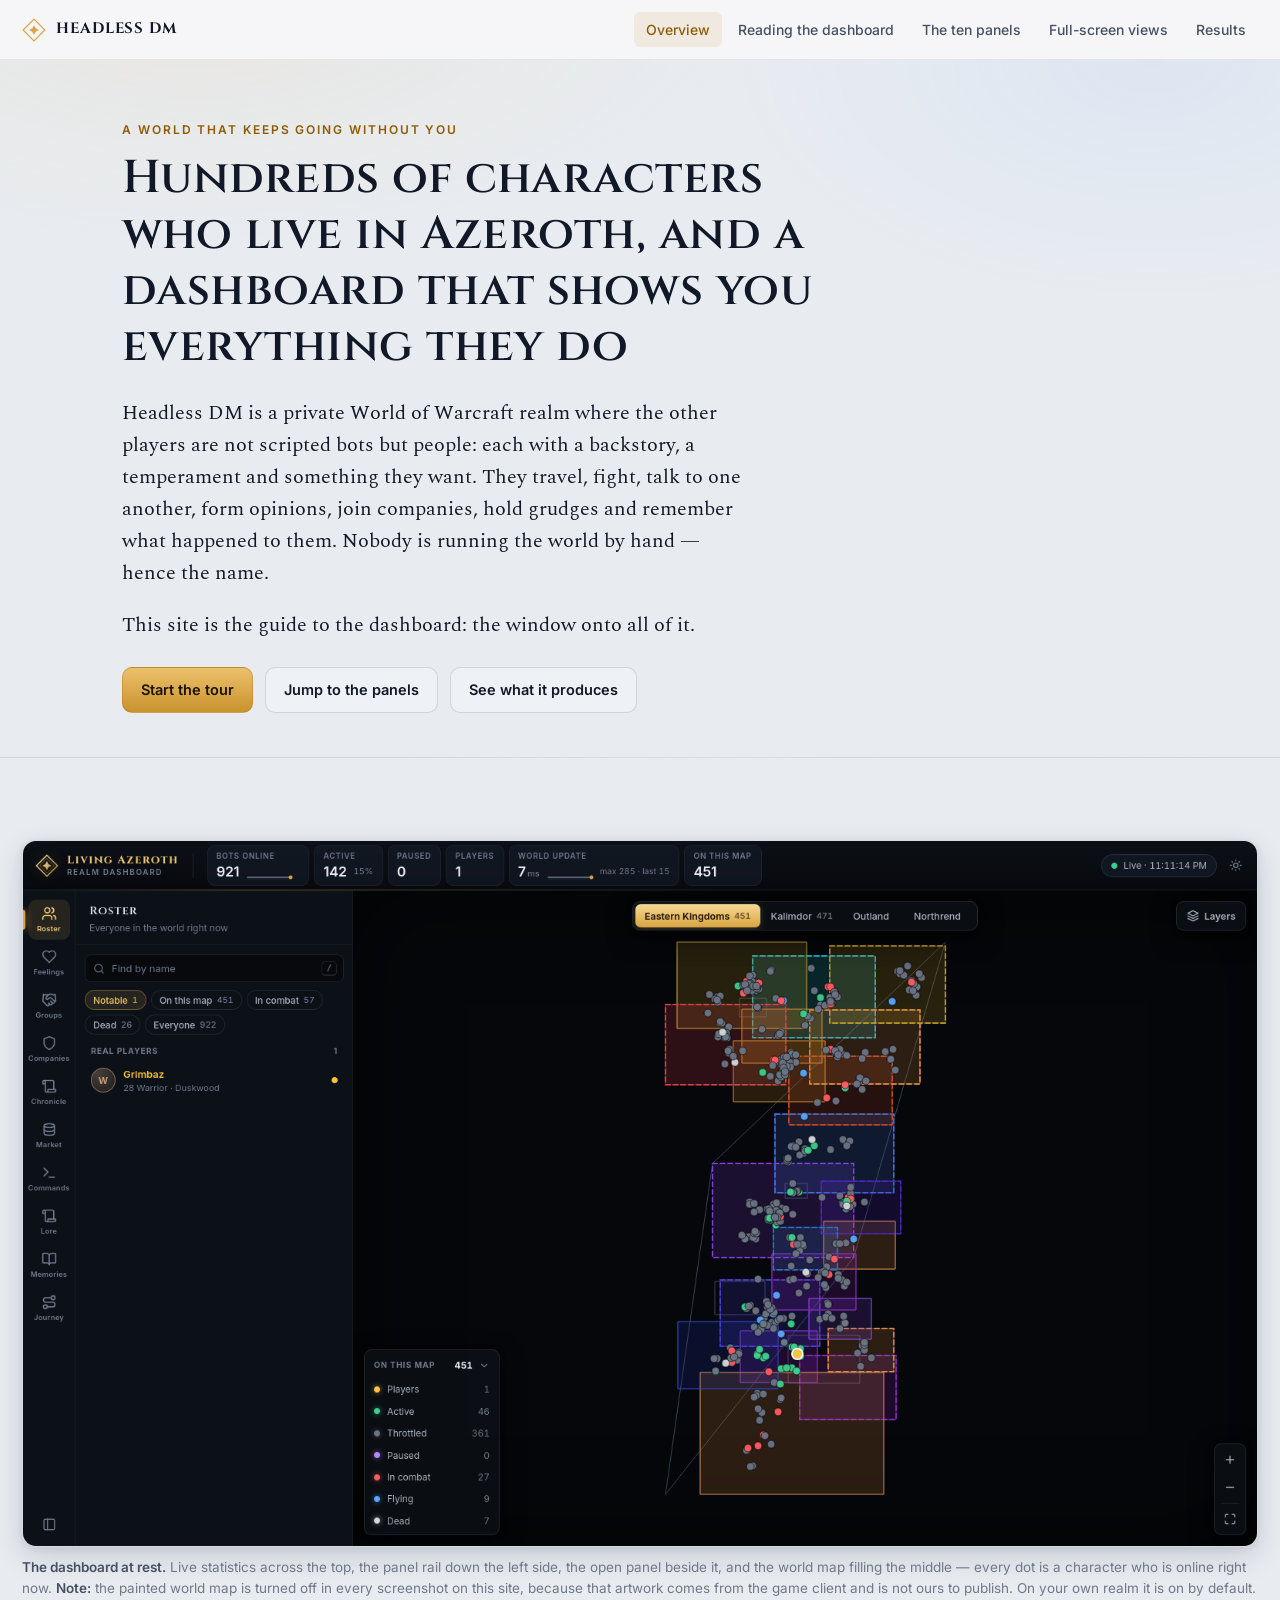
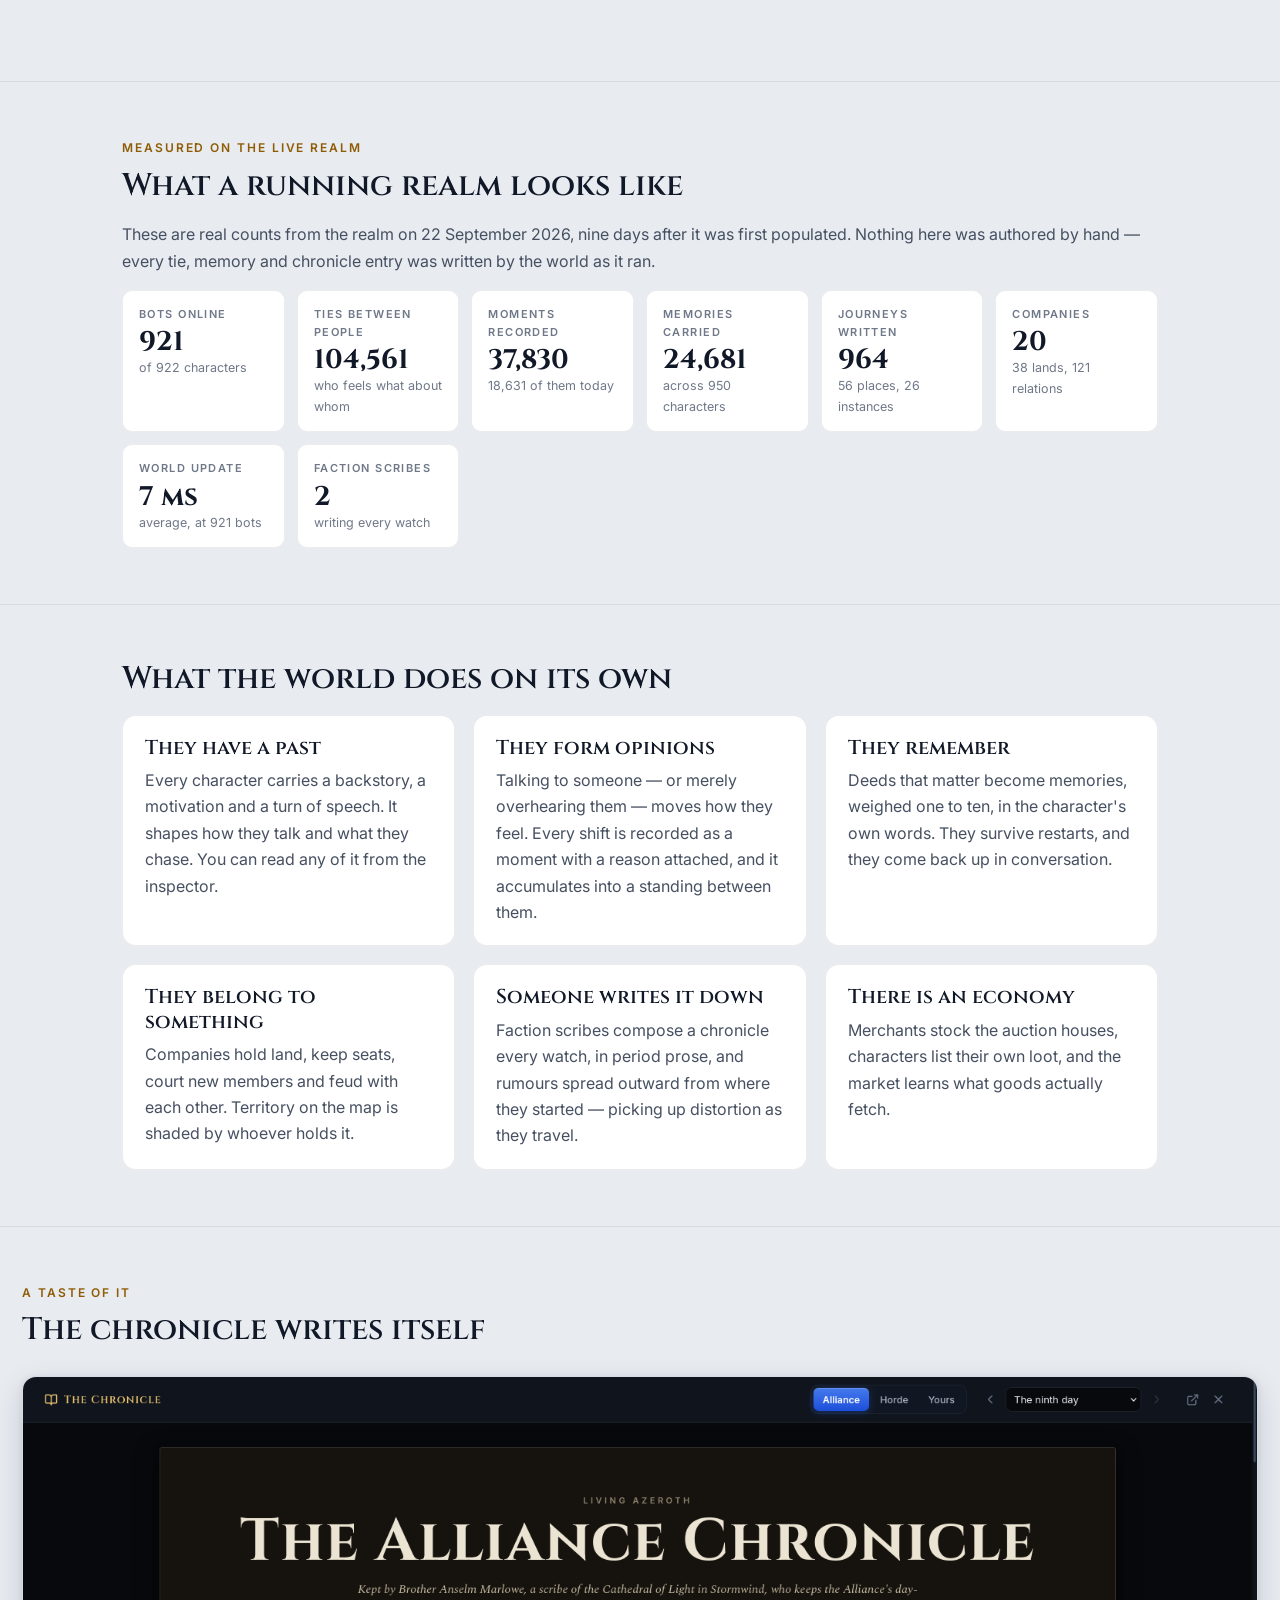
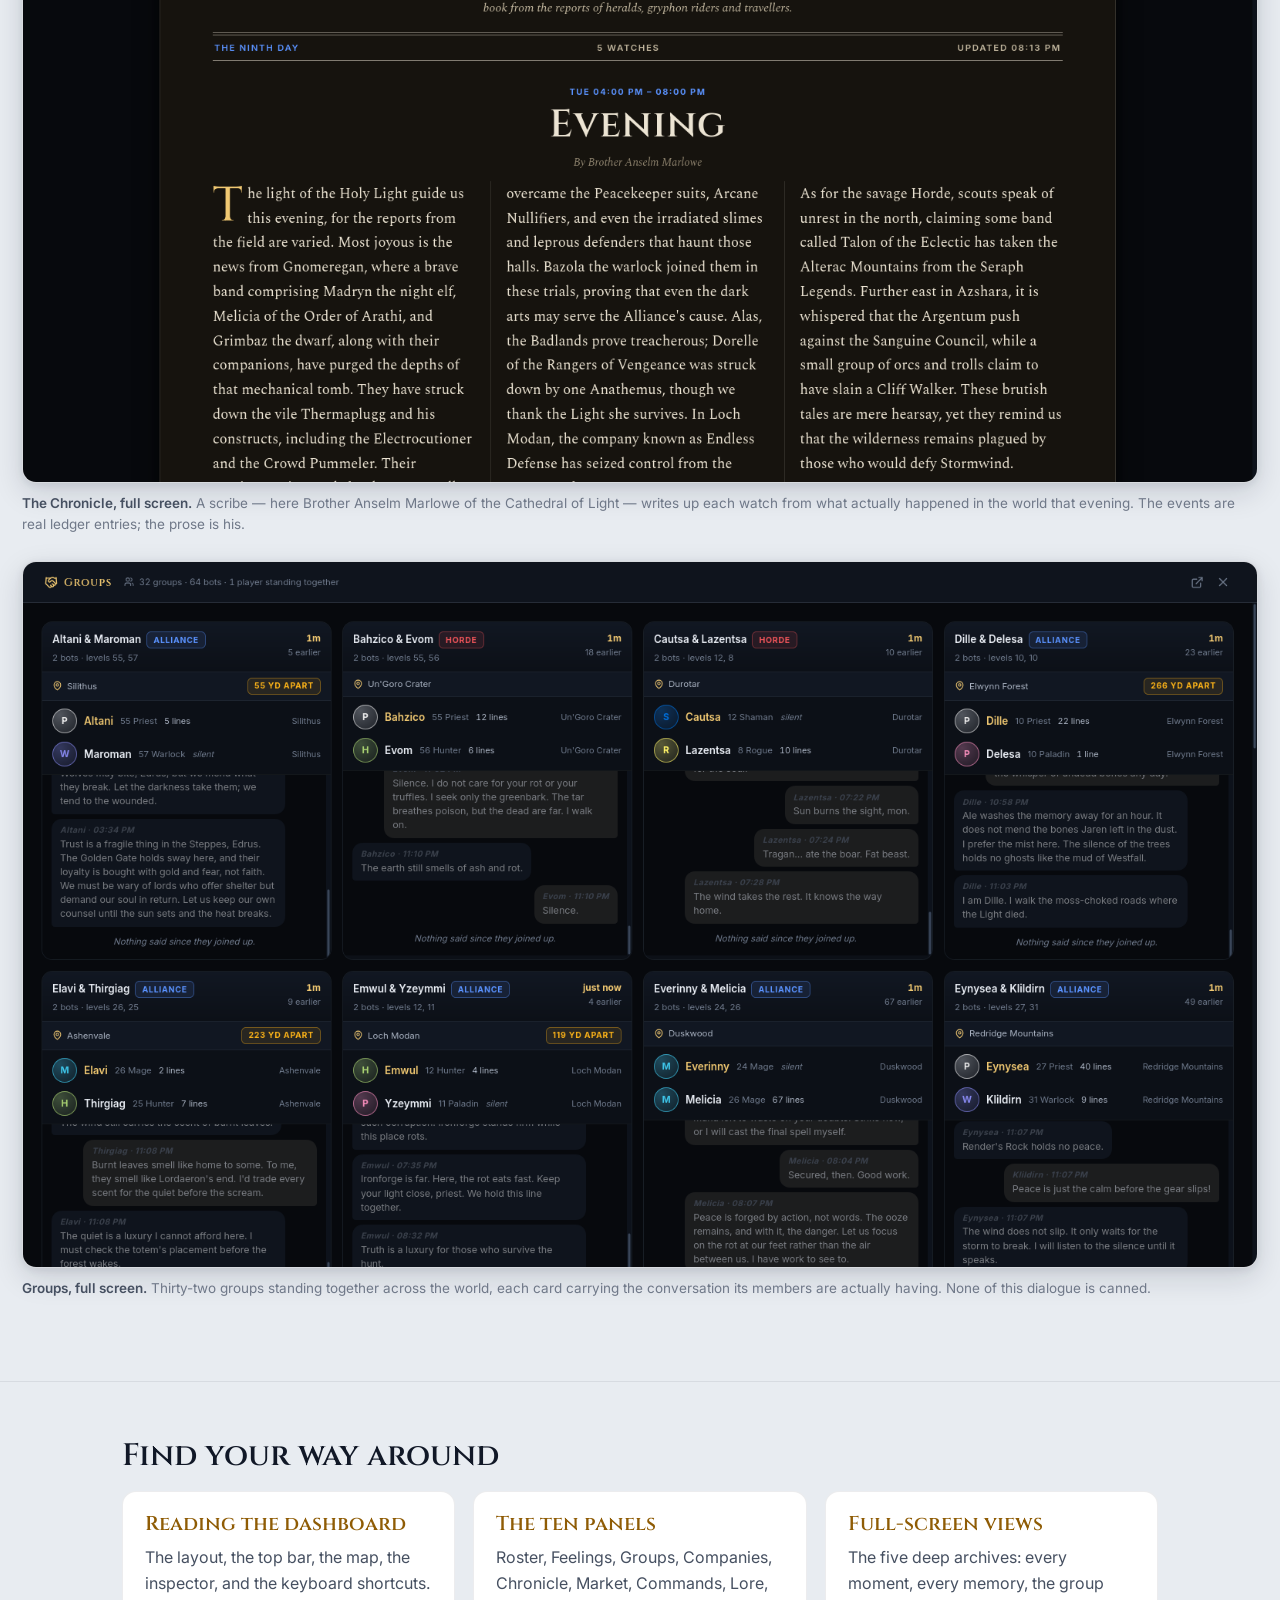
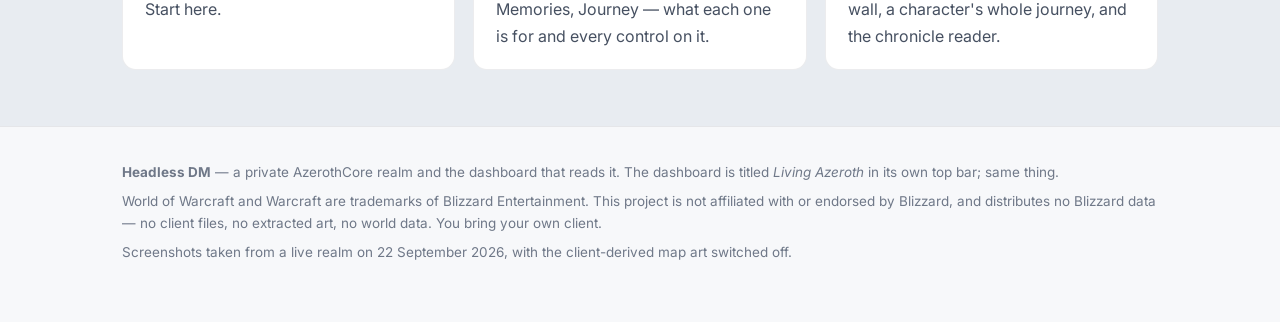
==== index.html @ 5a41db03 "The project site: a guide to reading the realm A self-contained static site for GitHub Pages documen" ====
<!doctype html>
<html lang="en">
<head>
<meta charset="utf-8">
<meta name="viewport" content="width=device-width, initial-scale=1">
<title>Headless DM</title>
<meta name="description" content="A private Azeroth where hundreds of playerbots are voiced by language models as people who live there — and the dashboard that lets you read everything they do.">
<link rel="icon" href="data:image/svg+xml,%3Csvg xmlns='http://www.w3.org/2000/svg' viewBox='0 0 32 32'%3E%3Cpath d='M16 1.5 30.5 16 16 30.5 1.5 16Z' fill='none' stroke='%23d9a441' stroke-width='2'/%3E%3Cpath d='M16 9.5 18.2 13.8 22.5 16 18.2 18.2 16 22.5 13.8 18.2 9.5 16 13.8 13.8Z' fill='%23d9a441'/%3E%3C/svg%3E">
<link rel="preconnect" href="https://fonts.googleapis.com">
<link rel="preconnect" href="https://fonts.gstatic.com" crossorigin>
<link rel="stylesheet" href="https://fonts.googleapis.com/css2?family=Cinzel:wght@500;600;700&family=Inter:wght@400;500;600;700&family=Spectral:ital,wght@0,400;0,500;1,400&display=swap">
<link rel="stylesheet" href="css/site.css">
</head>
<body>

<nav class="nav">
  <a class="nav-brand" href="index.html">
    <svg width="24" height="24" viewBox="0 0 32 32" aria-hidden="true">
      <path d="M16 1.5 30.5 16 16 30.5 1.5 16Z" fill="none" stroke="#d9a441" stroke-width="1.6"/>
      <path d="M16 9.5 18.2 13.8 22.5 16 18.2 18.2 16 22.5 13.8 18.2 9.5 16 13.8 13.8Z" fill="#d9a441"/>
    </svg>
    Headless DM
  </a>
  <div class="nav-links">
    <a href="index.html" class="on">Overview</a>
    <a href="dashboard.html">Reading the dashboard</a>
    <a href="panels.html">The ten panels</a>
    <a href="views.html">Full-screen views</a>
    <a href="results.html">Results</a>
  </div>
</nav>

<header class="hero">
  <div class="wrap">
    <div class="eyebrow">A world that keeps going without you</div>
    <h1>Hundreds of characters who live in Azeroth, and a dashboard that shows you everything they do</h1>
    <p class="lead">Headless DM is a private World of Warcraft realm where the other players are not scripted bots
    but people: each with a backstory, a temperament and something they want. They travel, fight, talk to one
    another, form opinions, join companies, hold grudges and remember what happened to them. Nobody is running
    the world by hand — hence the name.</p>
    <p class="lead">This site is the guide to the dashboard: the window onto all of it.</p>
    <div class="cta-row">
      <a class="btn btn-primary" href="dashboard.html">Start the tour</a>
      <a class="btn" href="panels.html">Jump to the panels</a>
      <a class="btn" href="results.html">See what it produces</a>
    </div>
  </div>
</header>

<section>
  <div class="wrap-wide">
    <figure>
      <img src="img/overview.png" alt="The dashboard: a top bar of live statistics, an icon rail on the left, the Roster panel, and a map of Eastern Kingdoms covered in coloured character markers.">
      <figcaption><b>The dashboard at rest.</b> Live statistics across the top, the panel rail down the left side,
      the open panel beside it, and the world map filling the middle — every dot is a character who is online right
      now. <b>Note:</b> the painted world map is turned off in every screenshot on this site, because that artwork
      comes from the game client and is not ours to publish. On your own realm it is on by default.</figcaption>
    </figure>
  </div>
</section>

<section>
  <div class="wrap">
    <div class="eyebrow">Measured on the live realm</div>
    <h2>What a running realm looks like</h2>
    <p>These are real counts from the realm on 22 September 2026, nine days after it was first populated.
    Nothing here was authored by hand — every tie, memory and chronicle entry was written by the world as it ran.</p>
    <div class="tiles">
      <div class="tile"><div class="tile-label">Bots online</div><div class="tile-value">921</div><div class="tile-sub">of 922 characters</div></div>
      <div class="tile"><div class="tile-label">Ties between people</div><div class="tile-value">104,561</div><div class="tile-sub">who feels what about whom</div></div>
      <div class="tile"><div class="tile-label">Moments recorded</div><div class="tile-value">37,830</div><div class="tile-sub">18,631 of them today</div></div>
      <div class="tile"><div class="tile-label">Memories carried</div><div class="tile-value">24,681</div><div class="tile-sub">across 950 characters</div></div>
      <div class="tile"><div class="tile-label">Journeys written</div><div class="tile-value">964</div><div class="tile-sub">56 places, 26 instances</div></div>
      <div class="tile"><div class="tile-label">Companies</div><div class="tile-value">20</div><div class="tile-sub">38 lands, 121 relations</div></div>
      <div class="tile"><div class="tile-label">World update</div><div class="tile-value">7 ms</div><div class="tile-sub">average, at 921 bots</div></div>
      <div class="tile"><div class="tile-label">Faction scribes</div><div class="tile-value">2</div><div class="tile-sub">writing every watch</div></div>
    </div>
  </div>
</section>

<section>
  <div class="wrap">
    <h2>What the world does on its own</h2>
    <div class="grid grid-2">
      <div class="card">
        <h3>They have a past</h3>
        <p>Every character carries a backstory, a motivation and a turn of speech. It shapes how they talk and
        what they chase. You can read any of it from the inspector.</p>
      </div>
      <div class="card">
        <h3>They form opinions</h3>
        <p>Talking to someone — or merely overhearing them — moves how they feel. Every shift is recorded as a
        moment with a reason attached, and it accumulates into a standing between them.</p>
      </div>
      <div class="card">
        <h3>They remember</h3>
        <p>Deeds that matter become memories, weighed one to ten, in the character's own words. They survive
        restarts, and they come back up in conversation.</p>
      </div>
      <div class="card">
        <h3>They belong to something</h3>
        <p>Companies hold land, keep seats, court new members and feud with each other. Territory on the map is
        shaded by whoever holds it.</p>
      </div>
      <div class="card">
        <h3>Someone writes it down</h3>
        <p>Faction scribes compose a chronicle every watch, in period prose, and rumours spread outward from where
        they started — picking up distortion as they travel.</p>
      </div>
      <div class="card">
        <h3>There is an economy</h3>
        <p>Merchants stock the auction houses, characters list their own loot, and the market learns what goods
        actually fetch.</p>
      </div>
    </div>
  </div>
</section>

<section>
  <div class="wrap-wide">
    <div class="eyebrow">A taste of it</div>
    <h2>The chronicle writes itself</h2>
    <figure>
      <img src="img/full-chronicle.png" alt="The Chronicle reader laid out as a newspaper broadsheet: masthead reading The Alliance Chronicle, a byline, and three columns of prose about events in Gnomeregan, the Badlands and Loch Modan.">
      <figcaption><b>The Chronicle, full screen.</b> A scribe — here Brother Anselm Marlowe of the Cathedral of
      Light — writes up each watch from what actually happened in the world that evening. The events are real
      ledger entries; the prose is his.</figcaption>
    </figure>
    <figure>
      <img src="img/full-groups.png" alt="A grid of group cards, each listing two characters, their level and class, where they are standing, and a transcript of their party chat.">
      <figcaption><b>Groups, full screen.</b> Thirty-two groups standing together across the world, each card
      carrying the conversation its members are actually having. None of this dialogue is canned.</figcaption>
    </figure>
  </div>
</section>

<section>
  <div class="wrap">
    <h2>Find your way around</h2>
    <div class="grid grid-3">
      <a class="card card-link" href="dashboard.html">
        <h3>Reading the dashboard</h3>
        <p>The layout, the top bar, the map, the inspector, and the keyboard shortcuts. Start here.</p>
      </a>
      <a class="card card-link" href="panels.html">
        <h3>The ten panels</h3>
        <p>Roster, Feelings, Groups, Companies, Chronicle, Market, Commands, Lore, Memories, Journey — what each
        one is for and every control on it.</p>
      </a>
      <a class="card card-link" href="views.html">
        <h3>Full-screen views</h3>
        <p>The five deep archives: every moment, every memory, the group wall, a character's whole journey, and
        the chronicle reader.</p>
      </a>
    </div>
  </div>
</section>

<footer>
  <div class="wrap">
    <p><b>Headless DM</b> — a private AzerothCore realm and the dashboard that reads it. The dashboard is titled
    <i>Living Azeroth</i> in its own top bar; same thing.</p>
    <p>World of Warcraft and Warcraft are trademarks of Blizzard Entertainment. This project is not affiliated with
    or endorsed by Blizzard, and distributes no Blizzard data — no client files, no extracted art, no world data.
    You bring your own client.</p>
    <p class="muted">Screenshots taken from a live realm on 22 September 2026, with the client-derived map art
    switched off.</p>
  </div>
</footer>

</body>
</html>
---- css/site.css ----
/* Headless DM — project site.
   The palette, type and shapes follow the dashboard's own tokens.css so the guide and the
   thing it documents look like one system. Dark is the default; light follows the reader. */

:root {
  color-scheme: dark;

  --bg-0: #07090d;
  --bg-1: #0c1017;
  --bg-2: #111722;
  --bg-3: #18202d;
  --bg-4: #232d3d;

  --line: rgba(160, 174, 192, .09);
  --line-2: rgba(160, 174, 192, .16);
  --line-3: rgba(160, 174, 192, .28);

  --ink: #e9edf4;
  --ink-2: #aab3c2;
  --ink-3: #6f7a8c;

  --gold: #d9a441;
  --gold-hi: #f6d992;
  --gold-text: #f0c872;
  --gold-ink: #1b1306;
  --gold-wash: rgba(232, 184, 90, .12);
  --gold-line: rgba(232, 184, 90, .38);

  --warm: #3ecf8e;
  --cold: #ff6b6b;
  --warn: #fab219;
  --alliance: #5b93ff;
  --horde: #f0555a;

  --shadow-1: 0 1px 2px rgba(0, 0, 0, .4);
  --shadow-2: 0 10px 30px rgba(0, 0, 0, .5), 0 2px 8px rgba(0, 0, 0, .35);
  --radius-s: 6px;
  --radius: 10px;
  --radius-l: 14px;

  --font-ui: "Inter", system-ui, -apple-system, "Segoe UI", sans-serif;
  --font-display: "Cinzel", "Trajan Pro", Georgia, serif;
  --font-prose: "Spectral", Georgia, "Times New Roman", serif;
  --font-mono: ui-monospace, "SFMono-Regular", "JetBrains Mono", Menlo, monospace;

  --wrap: 1080px;
}

@media (prefers-color-scheme: light) {
  :root:not([data-theme="dark"]) {
    color-scheme: light;
    --bg-0: #e8ecf1;
    --bg-1: #f7f8fa;
    --bg-2: #ffffff;
    --bg-3: #eef1f5;
    --bg-4: #dce2ea;
    --line: rgba(15, 23, 42, .08);
    --line-2: rgba(15, 23, 42, .13);
    --line-3: rgba(15, 23, 42, .22);
    --ink: #111827;
    --ink-2: #465061;
    --ink-3: #6f7888;
    --gold: #c9922e;
    --gold-hi: #ecc16b;
    --gold-text: #8f5c05;
    --gold-wash: rgba(201, 146, 46, .13);
    --gold-line: rgba(176, 124, 30, .45);
    --warm: #0f8456;
    --cold: #cf3038;
    --warn: #b77900;
    --alliance: #2563eb;
    --horde: #c02a33;
    --shadow-1: 0 1px 2px rgba(15, 23, 42, .08);
    --shadow-2: 0 10px 30px rgba(15, 23, 42, .14), 0 2px 8px rgba(15, 23, 42, .08);
  }
}

* { box-sizing: border-box; }

html { scroll-behavior: smooth; scroll-padding-top: 84px; }

body {
  margin: 0;
  background: var(--bg-0);
  color: var(--ink);
  font-family: var(--font-ui);
  font-size: 16px;
  line-height: 1.65;
  -webkit-font-smoothing: antialiased;
}

img { max-width: 100%; }

a { color: var(--gold-text); text-decoration-color: var(--gold-line); text-underline-offset: 2px; }
a:hover { color: var(--gold-hi); }

code, kbd {
  font-family: var(--font-mono);
  font-size: .88em;
}
code {
  background: var(--bg-3);
  border: 1px solid var(--line);
  border-radius: var(--radius-s);
  padding: .12em .42em;
  color: var(--ink);
}
kbd {
  background: var(--bg-4);
  border: 1px solid var(--line-3);
  border-bottom-width: 2px;
  border-radius: var(--radius-s);
  padding: .1em .45em;
  font-size: .82em;
  color: var(--ink);
  white-space: nowrap;
}

/* ---- Top navigation ---- */

.nav {
  position: sticky;
  top: 0;
  z-index: 50;
  display: flex;
  align-items: center;
  gap: 18px;
  flex-wrap: wrap;
  padding: 12px 22px;
  background: color-mix(in srgb, var(--bg-1) 88%, transparent);
  backdrop-filter: blur(12px);
  border-bottom: 1px solid var(--line);
}
.nav-brand {
  display: flex;
  align-items: center;
  gap: 10px;
  font-family: var(--font-display);
  font-weight: 700;
  letter-spacing: .06em;
  text-transform: uppercase;
  font-size: 15px;
  color: var(--ink);
  text-decoration: none;
}
.nav-brand:hover { color: var(--gold-hi); }
.nav-links { display: flex; gap: 4px; flex-wrap: wrap; margin-left: auto; }
.nav-links a {
  padding: 6px 12px;
  border-radius: var(--radius-s);
  font-size: 14px;
  font-weight: 500;
  color: var(--ink-2);
  text-decoration: none;
}
.nav-links a:hover { background: var(--bg-3); color: var(--ink); }
.nav-links a.on { background: var(--gold-wash); color: var(--gold-text); }

/* ---- Layout ---- */

.wrap { max-width: var(--wrap); margin: 0 auto; padding-inline: 22px; }
.wrap-wide { max-width: 1320px; margin: 0 auto; padding-inline: 22px; }

section { padding-block: 56px; }
section + section { border-top: 1px solid var(--line); }

h1, h2, h3, h4 { font-family: var(--font-display); font-weight: 600; line-height: 1.22; margin: 0 0 .5em; }
h1 { font-size: clamp(30px, 5vw, 46px); letter-spacing: .01em; }
h2 { font-size: clamp(23px, 3.4vw, 31px); }
h3 { font-size: 20px; }
h4 { font-size: 16px; font-family: var(--font-ui); font-weight: 600; }

p { margin: 0 0 1em; color: var(--ink-2); }
p.lead {
  font-family: var(--font-prose);
  font-size: clamp(17px, 2.1vw, 20px);
  line-height: 1.6;
  color: var(--ink);
}

.eyebrow {
  font-size: 12px;
  font-weight: 600;
  letter-spacing: .16em;
  text-transform: uppercase;
  color: var(--gold-text);
  margin-bottom: 10px;
}

.muted { color: var(--ink-3); }

/* ---- Hero ---- */

.hero {
  padding-block: 60px 44px;
  background:
    radial-gradient(900px 420px at 15% -10%, rgba(232, 184, 90, .10), transparent 65%),
    radial-gradient(700px 400px at 90% 0%, rgba(91, 147, 255, .07), transparent 60%);
  border-bottom: 1px solid var(--line);
}
.hero h1 { max-width: 26ch; }
.hero .lead { max-width: 62ch; }

.cta-row { display: flex; gap: 12px; flex-wrap: wrap; margin-top: 26px; }
.btn {
  display: inline-flex;
  align-items: center;
  gap: 8px;
  padding: 10px 18px;
  border-radius: var(--radius);
  border: 1px solid var(--line-2);
  background: var(--bg-3);
  color: var(--ink);
  font-weight: 600;
  font-size: 14.5px;
  text-decoration: none;
}
.btn:hover { border-color: var(--line-3); background: var(--bg-4); color: var(--ink); }
.btn-primary {
  background: linear-gradient(180deg, var(--gold-hi), var(--gold));
  border-color: var(--gold-line);
  color: var(--gold-ink);
}
.btn-primary:hover { filter: brightness(1.07); color: var(--gold-ink); }

/* ---- Figures ---- */

figure { margin: 26px 0; }
figure img {
  display: block;
  width: 100%;
  border-radius: var(--radius-l);
  border: 1px solid var(--line-2);
  box-shadow: var(--shadow-2);
  background: var(--bg-1);
}
figcaption {
  margin-top: 10px;
  font-size: 13.5px;
  color: var(--ink-3);
  line-height: 1.55;
}
figcaption b { color: var(--ink-2); font-weight: 600; }

/* ---- Cards ---- */

.grid { display: grid; gap: 18px; }
.grid-2 { grid-template-columns: repeat(auto-fit, minmax(290px, 1fr)); }
.grid-3 { grid-template-columns: repeat(auto-fit, minmax(230px, 1fr)); }

.card {
  background: var(--bg-2);
  border: 1px solid var(--line);
  border-radius: var(--radius-l);
  padding: 20px 22px;
}
.card h3 { margin-bottom: .35em; }
.card p:last-child { margin-bottom: 0; }
.card-link { text-decoration: none; display: block; }
.card-link:hover { border-color: var(--gold-line); background: var(--bg-3); }

/* ---- Stat tiles (echo the dashboard top bar) ---- */

.tiles { display: grid; grid-template-columns: repeat(auto-fit, minmax(150px, 1fr)); gap: 12px; }
.tile {
  background: var(--bg-2);
  border: 1px solid var(--line);
  border-radius: var(--radius);
  padding: 14px 16px;
}
.tile-label {
  font-size: 11px;
  font-weight: 600;
  letter-spacing: .13em;
  text-transform: uppercase;
  color: var(--ink-3);
  margin-bottom: 4px;
}
.tile-value {
  font-family: var(--font-display);
  font-size: 27px;
  font-weight: 700;
  color: var(--ink);
  line-height: 1.15;
}
.tile-sub { font-size: 12.5px; color: var(--ink-3); }

/* ---- Panel reference entries ---- */

.entry { scroll-margin-top: 90px; padding-block: 30px; border-top: 1px solid var(--line); }
.entry:first-of-type { border-top: 0; }
.entry-head { display: flex; align-items: baseline; gap: 12px; flex-wrap: wrap; margin-bottom: 4px; }
.entry-head h3 { margin: 0; }
.entry-tip {
  font-family: var(--font-prose);
  font-style: italic;
  color: var(--ink-3);
  font-size: 15px;
}

/* ---- Definition tables ---- */

.table-scroll { overflow-x: auto; margin: 18px 0; }
table {
  width: 100%;
  border-collapse: collapse;
  font-size: 14.5px;
  min-width: 460px;
}
th, td {
  text-align: left;
  padding: 9px 14px 9px 0;
  border-bottom: 1px solid var(--line);
  vertical-align: top;
}
th {
  font-size: 11.5px;
  font-weight: 600;
  letter-spacing: .1em;
  text-transform: uppercase;
  color: var(--ink-3);
}
td { color: var(--ink-2); }
td:first-child { color: var(--ink); font-weight: 500; white-space: nowrap; }
td code, th code { white-space: nowrap; }

/* ---- Callouts ---- */

.note {
  border-left: 3px solid var(--gold);
  background: var(--gold-wash);
  border-radius: 0 var(--radius) var(--radius) 0;
  padding: 14px 18px;
  margin: 22px 0;
  font-size: 14.5px;
}
.note p:last-child { margin-bottom: 0; }
.note b { color: var(--gold-text); }
.note.cold { border-left-color: var(--cold); background: rgba(255, 107, 107, .09); }
.note.cold b { color: var(--cold); }

/* ---- Dots that match the map legend ---- */

.dot {
  display: inline-block;
  width: 9px;
  height: 9px;
  border-radius: 50%;
  margin-right: 7px;
  vertical-align: baseline;
  border: 1px solid rgba(0, 0, 0, .5);
}
.d-players { background: #ffc53d; }
.d-active  { background: #3ecf8e; }
.d-idle    { background: #6b7485; }
.d-paused  { background: #b48cff; }
.d-combat  { background: #ff5c63; }
.d-flight  { background: #5aa7ff; }
.d-dead    { background: #d4d7dd; }

/* ---- On-page contents ---- */

.toc {
  background: var(--bg-2);
  border: 1px solid var(--line);
  border-radius: var(--radius-l);
  padding: 18px 22px;
  margin: 26px 0;
}
.toc h4 {
  font-size: 11.5px;
  letter-spacing: .13em;
  text-transform: uppercase;
  color: var(--ink-3);
  margin-bottom: 10px;
}
.toc ol { margin: 0; padding-left: 20px; columns: 2; column-gap: 34px; }
.toc li { margin-bottom: 5px; font-size: 14.5px; }
@media (max-width: 620px) { .toc ol { columns: 1; } }

/* ---- Steps ---- */

ol.steps { counter-reset: step; list-style: none; padding: 0; margin: 22px 0; }
ol.steps > li {
  counter-increment: step;
  position: relative;
  padding-left: 44px;
  margin-bottom: 18px;
  color: var(--ink-2);
}
ol.steps > li::before {
  content: counter(step);
  position: absolute;
  left: 0;
  top: -1px;
  width: 28px;
  height: 28px;
  display: grid;
  place-items: center;
  border-radius: 50%;
  background: var(--gold-wash);
  border: 1px solid var(--gold-line);
  color: var(--gold-text);
  font-weight: 700;
  font-size: 13.5px;
  font-family: var(--font-ui);
}
ol.steps > li b, ol.steps > li strong { color: var(--ink); }

ul.plain { list-style: none; padding: 0; margin: 18px 0; }
ul.plain > li {
  padding: 8px 0 8px 22px;
  position: relative;
  border-bottom: 1px solid var(--line);
  color: var(--ink-2);
  font-size: 15px;
}
ul.plain > li::before {
  content: "";
  position: absolute;
  left: 4px;
  top: 17px;
  width: 6px;
  height: 6px;
  border-radius: 50%;
  background: var(--gold);
}

/* ---- Footer ---- */

footer {
  border-top: 1px solid var(--line);
  padding: 34px 0 52px;
  font-size: 13.5px;
  color: var(--ink-3);
  background: var(--bg-1);
}
footer p { color: var(--ink-3); margin-bottom: .5em; }

/* ---- Prev / next ---- */

.pager { display: flex; gap: 14px; justify-content: space-between; flex-wrap: wrap; margin-top: 40px; }
.pager a {
  flex: 1 1 240px;
  background: var(--bg-2);
  border: 1px solid var(--line);
  border-radius: var(--radius);
  padding: 14px 18px;
  text-decoration: none;
}
.pager a:hover { border-color: var(--gold-line); background: var(--bg-3); }
.pager .dir {
  display: block;
  font-size: 11px;
  letter-spacing: .13em;
  text-transform: uppercase;
  color: var(--ink-3);
  margin-bottom: 2px;
}
.pager .ttl { color: var(--ink); font-weight: 600; font-size: 15px; }
.pager .next { text-align: right; }
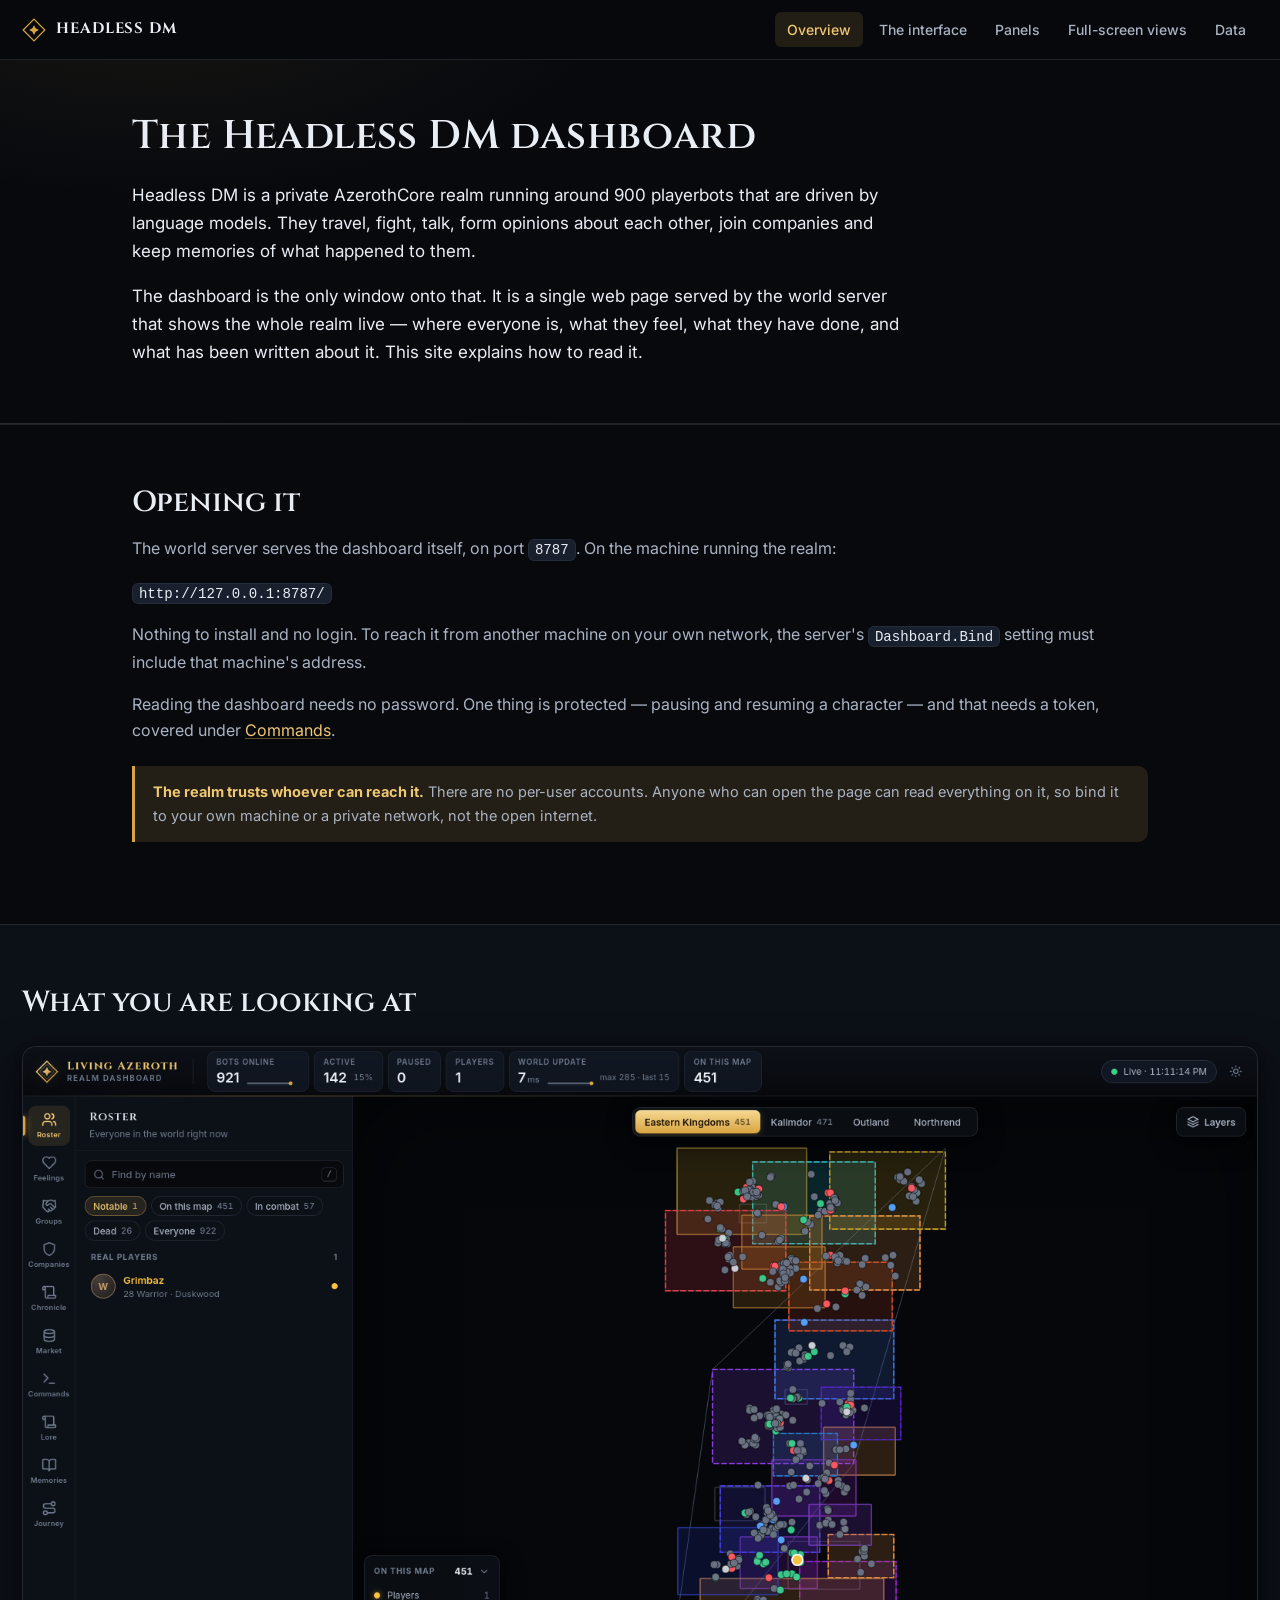
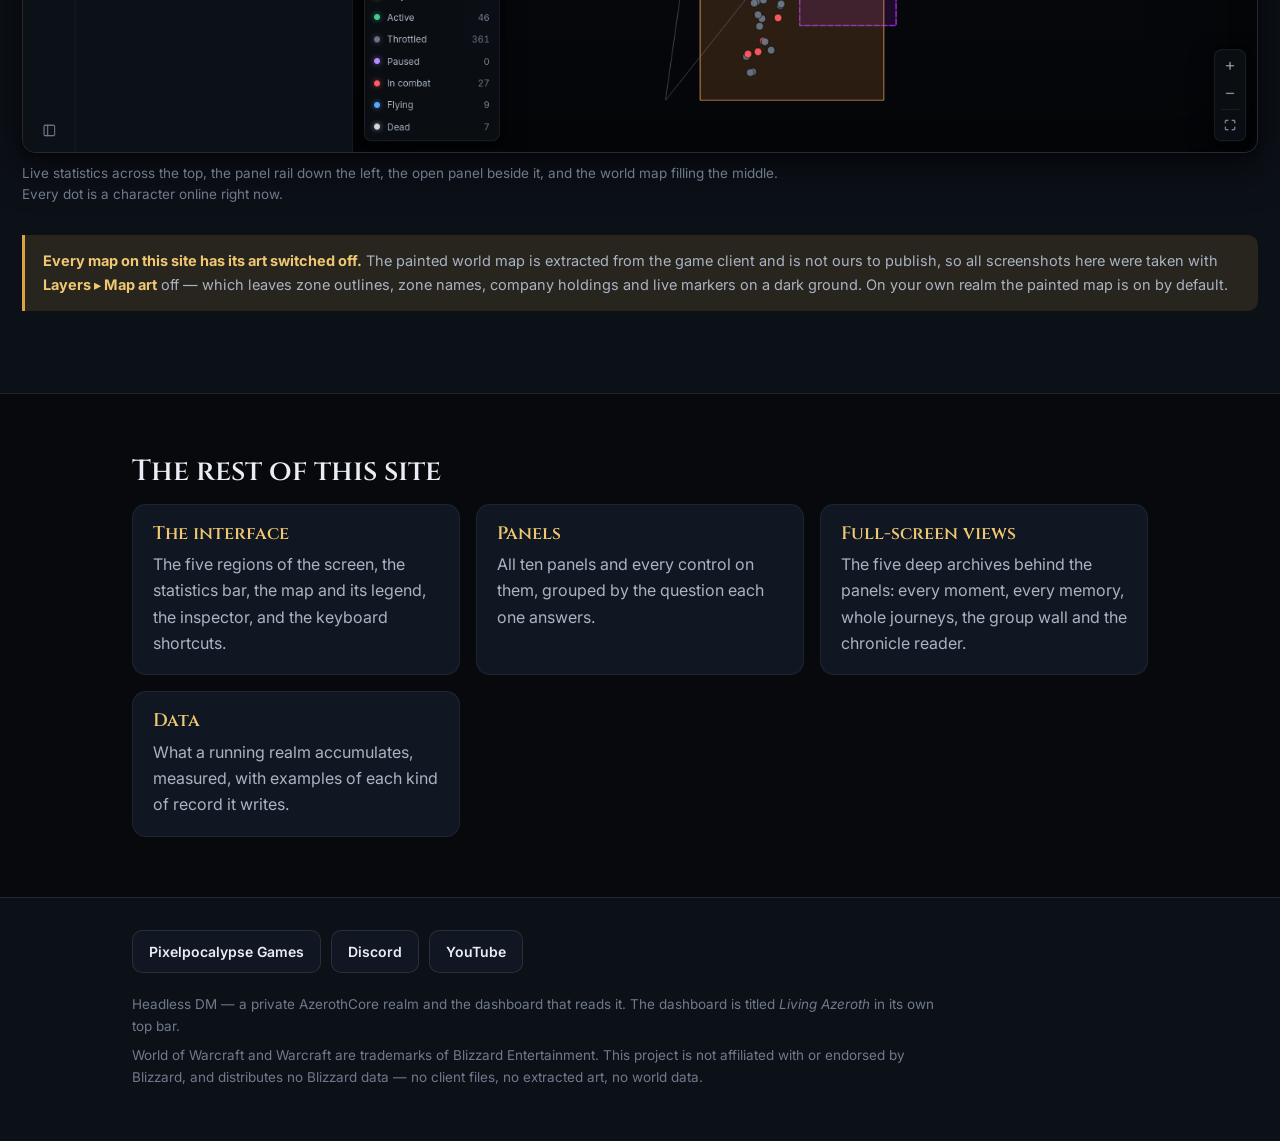
==== commit 44c52879: "Dark only, fluff out, panels regrouped by what they answer Dark is now the only theme: the light pal" ====
--- a/index.html
+++ b/index.html
@@ -4,7 +4,7 @@
 <meta charset="utf-8">
 <meta name="viewport" content="width=device-width, initial-scale=1">
 <title>Headless DM</title>
-<meta name="description" content="A private Azeroth where hundreds of playerbots are voiced by language models as people who live there — and the dashboard that lets you read everything they do.">
+<meta name="description" content="The Headless DM dashboard: what it shows, and how to navigate it.">
 <link rel="icon" href="data:image/svg+xml,%3Csvg xmlns='http://www.w3.org/2000/svg' viewBox='0 0 32 32'%3E%3Cpath d='M16 1.5 30.5 16 16 30.5 1.5 16Z' fill='none' stroke='%23d9a441' stroke-width='2'/%3E%3Cpath d='M16 9.5 18.2 13.8 22.5 16 18.2 18.2 16 22.5 13.8 18.2 9.5 16 13.8 13.8Z' fill='%23d9a441'/%3E%3C/svg%3E">
 <link rel="preconnect" href="https://fonts.googleapis.com">
 <link rel="preconnect" href="https://fonts.gstatic.com" crossorigin>
@@ -23,134 +23,79 @@
   </a>
   <div class="nav-links">
     <a href="index.html" class="on">Overview</a>
-    <a href="dashboard.html">Reading the dashboard</a>
-    <a href="panels.html">The ten panels</a>
+    <a href="dashboard.html">The interface</a>
+    <a href="panels.html">Panels</a>
     <a href="views.html">Full-screen views</a>
-    <a href="results.html">Results</a>
+    <a href="results.html">Data</a>
   </div>
 </nav>
 
 <header class="hero">
   <div class="wrap">
-    <div class="eyebrow">A world that keeps going without you</div>
-    <h1>Hundreds of characters who live in Azeroth, and a dashboard that shows you everything they do</h1>
-    <p class="lead">Headless DM is a private World of Warcraft realm where the other players are not scripted bots
-    but people: each with a backstory, a temperament and something they want. They travel, fight, talk to one
-    another, form opinions, join companies, hold grudges and remember what happened to them. Nobody is running
-    the world by hand — hence the name.</p>
-    <p class="lead">This site is the guide to the dashboard: the window onto all of it.</p>
-    <div class="cta-row">
-      <a class="btn btn-primary" href="dashboard.html">Start the tour</a>
-      <a class="btn" href="panels.html">Jump to the panels</a>
-      <a class="btn" href="results.html">See what it produces</a>
-    </div>
+    <h1>The Headless DM dashboard</h1>
+    <p class="lead">Headless DM is a private AzerothCore realm running around 900 playerbots that are driven by
+    language models. They travel, fight, talk, form opinions about each other, join companies and keep memories
+    of what happened to them.</p>
+    <p class="lead">The dashboard is the only window onto that. It is a single web page served by the world
+    server that shows the whole realm live — where everyone is, what they feel, what they have done, and what
+    has been written about it. This site explains how to read it.</p>
   </div>
 </header>
 
 <section>
-  <div class="wrap-wide">
-    <figure>
-      <img src="img/overview.png" alt="The dashboard: a top bar of live statistics, an icon rail on the left, the Roster panel, and a map of Eastern Kingdoms covered in coloured character markers.">
-      <figcaption><b>The dashboard at rest.</b> Live statistics across the top, the panel rail down the left side,
-      the open panel beside it, and the world map filling the middle — every dot is a character who is online right
-      now. <b>Note:</b> the painted world map is turned off in every screenshot on this site, because that artwork
-      comes from the game client and is not ours to publish. On your own realm it is on by default.</figcaption>
-    </figure>
+  <div class="wrap">
+    <h2>Opening it</h2>
+    <p>The world server serves the dashboard itself, on port <code>8787</code>. On the machine running the realm:</p>
+    <p><code>http://127.0.0.1:8787/</code></p>
+    <p>Nothing to install and no login. To reach it from another machine on your own network, the server's
+    <code>Dashboard.Bind</code> setting must include that machine's address.</p>
+    <p>Reading the dashboard needs no password. One thing is protected — pausing and resuming a character — and
+    that needs a token, covered under <a href="panels.html#commands">Commands</a>.</p>
+    <div class="note">
+      <p><b>The realm trusts whoever can reach it.</b> There are no per-user accounts. Anyone who can open the
+      page can read everything on it, so bind it to your own machine or a private network, not the open internet.</p>
+    </div>
   </div>
 </section>
 
 <section>
-  <div class="wrap">
-    <div class="eyebrow">Measured on the live realm</div>
-    <h2>What a running realm looks like</h2>
-    <p>These are real counts from the realm on 22 September 2026, nine days after it was first populated.
-    Nothing here was authored by hand — every tie, memory and chronicle entry was written by the world as it ran.</p>
-    <div class="tiles">
-      <div class="tile"><div class="tile-label">Bots online</div><div class="tile-value">921</div><div class="tile-sub">of 922 characters</div></div>
-      <div class="tile"><div class="tile-label">Ties between people</div><div class="tile-value">104,561</div><div class="tile-sub">who feels what about whom</div></div>
-      <div class="tile"><div class="tile-label">Moments recorded</div><div class="tile-value">37,830</div><div class="tile-sub">18,631 of them today</div></div>
-      <div class="tile"><div class="tile-label">Memories carried</div><div class="tile-value">24,681</div><div class="tile-sub">across 950 characters</div></div>
-      <div class="tile"><div class="tile-label">Journeys written</div><div class="tile-value">964</div><div class="tile-sub">56 places, 26 instances</div></div>
-      <div class="tile"><div class="tile-label">Companies</div><div class="tile-value">20</div><div class="tile-sub">38 lands, 121 relations</div></div>
-      <div class="tile"><div class="tile-label">World update</div><div class="tile-value">7 ms</div><div class="tile-sub">average, at 921 bots</div></div>
-      <div class="tile"><div class="tile-label">Faction scribes</div><div class="tile-value">2</div><div class="tile-sub">writing every watch</div></div>
+  <div class="wrap-wide">
+    <h2>What you are looking at</h2>
+    <figure>
+      <img src="img/overview.png" alt="The dashboard: a statistics bar across the top, an icon rail on the left, the Roster panel, and a map of Eastern Kingdoms covered in coloured character markers.">
+      <figcaption>Live statistics across the top, the panel rail down the left, the open panel beside it, and the
+      world map filling the middle. Every dot is a character online right now.</figcaption>
+    </figure>
+    <div class="note">
+      <p><b>Every map on this site has its art switched off.</b> The painted world map is extracted from the game
+      client and is not ours to publish, so all screenshots here were taken with <b>Layers ▸ Map art</b> off —
+      which leaves zone outlines, zone names, company holdings and live markers on a dark ground. On your own
+      realm the painted map is on by default.</p>
     </div>
   </div>
 </section>
 
 <section>
   <div class="wrap">
-    <h2>What the world does on its own</h2>
+    <h2>The rest of this site</h2>
     <div class="grid grid-2">
-      <div class="card">
-        <h3>They have a past</h3>
-        <p>Every character carries a backstory, a motivation and a turn of speech. It shapes how they talk and
-        what they chase. You can read any of it from the inspector.</p>
-      </div>
-      <div class="card">
-        <h3>They form opinions</h3>
-        <p>Talking to someone — or merely overhearing them — moves how they feel. Every shift is recorded as a
-        moment with a reason attached, and it accumulates into a standing between them.</p>
-      </div>
-      <div class="card">
-        <h3>They remember</h3>
-        <p>Deeds that matter become memories, weighed one to ten, in the character's own words. They survive
-        restarts, and they come back up in conversation.</p>
-      </div>
-      <div class="card">
-        <h3>They belong to something</h3>
-        <p>Companies hold land, keep seats, court new members and feud with each other. Territory on the map is
-        shaded by whoever holds it.</p>
-      </div>
-      <div class="card">
-        <h3>Someone writes it down</h3>
-        <p>Faction scribes compose a chronicle every watch, in period prose, and rumours spread outward from where
-        they started — picking up distortion as they travel.</p>
-      </div>
-      <div class="card">
-        <h3>There is an economy</h3>
-        <p>Merchants stock the auction houses, characters list their own loot, and the market learns what goods
-        actually fetch.</p>
-      </div>
-    </div>
-  </div>
-</section>
-
-<section>
-  <div class="wrap-wide">
-    <div class="eyebrow">A taste of it</div>
-    <h2>The chronicle writes itself</h2>
-    <figure>
-      <img src="img/full-chronicle.png" alt="The Chronicle reader laid out as a newspaper broadsheet: masthead reading The Alliance Chronicle, a byline, and three columns of prose about events in Gnomeregan, the Badlands and Loch Modan.">
-      <figcaption><b>The Chronicle, full screen.</b> A scribe — here Brother Anselm Marlowe of the Cathedral of
-      Light — writes up each watch from what actually happened in the world that evening. The events are real
-      ledger entries; the prose is his.</figcaption>
-    </figure>
-    <figure>
-      <img src="img/full-groups.png" alt="A grid of group cards, each listing two characters, their level and class, where they are standing, and a transcript of their party chat.">
-      <figcaption><b>Groups, full screen.</b> Thirty-two groups standing together across the world, each card
-      carrying the conversation its members are actually having. None of this dialogue is canned.</figcaption>
-    </figure>
-  </div>
-</section>
-
-<section>
-  <div class="wrap">
-    <h2>Find your way around</h2>
-    <div class="grid grid-3">
       <a class="card card-link" href="dashboard.html">
-        <h3>Reading the dashboard</h3>
-        <p>The layout, the top bar, the map, the inspector, and the keyboard shortcuts. Start here.</p>
+        <h3>The interface</h3>
+        <p>The five regions of the screen, the statistics bar, the map and its legend, the inspector, and the
+        keyboard shortcuts.</p>
       </a>
       <a class="card card-link" href="panels.html">
-        <h3>The ten panels</h3>
-        <p>Roster, Feelings, Groups, Companies, Chronicle, Market, Commands, Lore, Memories, Journey — what each
-        one is for and every control on it.</p>
+        <h3>Panels</h3>
+        <p>All ten panels and every control on them, grouped by the question each one answers.</p>
       </a>
       <a class="card card-link" href="views.html">
         <h3>Full-screen views</h3>
-        <p>The five deep archives: every moment, every memory, the group wall, a character's whole journey, and
-        the chronicle reader.</p>
+        <p>The five deep archives behind the panels: every moment, every memory, whole journeys, the group wall
+        and the chronicle reader.</p>
+      </a>
+      <a class="card card-link" href="results.html">
+        <h3>Data</h3>
+        <p>What a running realm accumulates, measured, with examples of each kind of record it writes.</p>
       </a>
     </div>
   </div>
@@ -158,13 +103,16 @@
 
 <footer>
   <div class="wrap">
-    <p><b>Headless DM</b> — a private AzerothCore realm and the dashboard that reads it. The dashboard is titled
-    <i>Living Azeroth</i> in its own top bar; same thing.</p>
-    <p>World of Warcraft and Warcraft are trademarks of Blizzard Entertainment. This project is not affiliated with
-    or endorsed by Blizzard, and distributes no Blizzard data — no client files, no extracted art, no world data.
-    You bring your own client.</p>
-    <p class="muted">Screenshots taken from a live realm on 22 September 2026, with the client-derived map art
-    switched off.</p>
+    <div class="foot-links">
+      <a href="https://pixelpocalypsegames.com/" target="_blank" rel="noopener">Pixelpocalypse Games</a>
+      <a href="https://discord.com/invite/zpnYXhDs3X" target="_blank" rel="noopener">Discord</a>
+      <a href="https://www.youtube.com/@bazola8654" target="_blank" rel="noopener">YouTube</a>
+    </div>
+    <p>Headless DM — a private AzerothCore realm and the dashboard that reads it. The dashboard is titled
+    <i>Living Azeroth</i> in its own top bar.</p>
+    <p>World of Warcraft and Warcraft are trademarks of Blizzard Entertainment. This project is not affiliated
+    with or endorsed by Blizzard, and distributes no Blizzard data — no client files, no extracted art, no world
+    data.</p>
   </div>
 </footer>
 
--- a/css/site.css
+++ b/css/site.css
@@ -1,6 +1,6 @@
 /* Headless DM — project site.
-   The palette, type and shapes follow the dashboard's own tokens.css so the guide and the
-   thing it documents look like one system. Dark is the default; light follows the reader. */
+   Dark only, on purpose: the dashboard it documents is dark, and every screenshot on this site is
+   a dark interface. The palette and type follow the dashboard's own tokens.css. */
 
 :root {
   color-scheme: dark;
@@ -33,7 +33,7 @@
   --horde: #f0555a;
 
   --shadow-1: 0 1px 2px rgba(0, 0, 0, .4);
-  --shadow-2: 0 10px 30px rgba(0, 0, 0, .5), 0 2px 8px rgba(0, 0, 0, .35);
+  --shadow-2: 0 14px 40px rgba(0, 0, 0, .55), 0 2px 8px rgba(0, 0, 0, .4);
   --radius-s: 6px;
   --radius: 10px;
   --radius-l: 14px;
@@ -43,41 +43,12 @@
   --font-prose: "Spectral", Georgia, "Times New Roman", serif;
   --font-mono: ui-monospace, "SFMono-Regular", "JetBrains Mono", Menlo, monospace;
 
-  --wrap: 1080px;
-}
-
-@media (prefers-color-scheme: light) {
-  :root:not([data-theme="dark"]) {
-    color-scheme: light;
-    --bg-0: #e8ecf1;
-    --bg-1: #f7f8fa;
-    --bg-2: #ffffff;
-    --bg-3: #eef1f5;
-    --bg-4: #dce2ea;
-    --line: rgba(15, 23, 42, .08);
-    --line-2: rgba(15, 23, 42, .13);
-    --line-3: rgba(15, 23, 42, .22);
-    --ink: #111827;
-    --ink-2: #465061;
-    --ink-3: #6f7888;
-    --gold: #c9922e;
-    --gold-hi: #ecc16b;
-    --gold-text: #8f5c05;
-    --gold-wash: rgba(201, 146, 46, .13);
-    --gold-line: rgba(176, 124, 30, .45);
-    --warm: #0f8456;
-    --cold: #cf3038;
-    --warn: #b77900;
-    --alliance: #2563eb;
-    --horde: #c02a33;
-    --shadow-1: 0 1px 2px rgba(15, 23, 42, .08);
-    --shadow-2: 0 10px 30px rgba(15, 23, 42, .14), 0 2px 8px rgba(15, 23, 42, .08);
-  }
+  --wrap: 1060px;
 }
 
 * { box-sizing: border-box; }
 
-html { scroll-behavior: smooth; scroll-padding-top: 84px; }
+html { scroll-behavior: smooth; scroll-padding-top: 88px; }
 
 body {
   margin: 0;
@@ -94,10 +65,7 @@
 a { color: var(--gold-text); text-decoration-color: var(--gold-line); text-underline-offset: 2px; }
 a:hover { color: var(--gold-hi); }
 
-code, kbd {
-  font-family: var(--font-mono);
-  font-size: .88em;
-}
+code, kbd { font-family: var(--font-mono); font-size: .88em; }
 code {
   background: var(--bg-3);
   border: 1px solid var(--line);
@@ -127,9 +95,9 @@
   gap: 18px;
   flex-wrap: wrap;
   padding: 12px 22px;
-  background: color-mix(in srgb, var(--bg-1) 88%, transparent);
+  background: rgba(7, 9, 13, .92);
   backdrop-filter: blur(12px);
-  border-bottom: 1px solid var(--line);
+  border-bottom: 1px solid var(--line-2);
 }
 .nav-brand {
   display: flex;
@@ -159,73 +127,44 @@
 /* ---- Layout ---- */
 
 .wrap { max-width: var(--wrap); margin: 0 auto; padding-inline: 22px; }
-.wrap-wide { max-width: 1320px; margin: 0 auto; padding-inline: 22px; }
-
-section { padding-block: 56px; }
-section + section { border-top: 1px solid var(--line); }
+.wrap-wide { max-width: 1300px; margin: 0 auto; padding-inline: 22px; }
+
+/* Sections alternate surface so the seam between two topics is unmistakable. */
+section { padding-block: 60px; border-top: 1px solid var(--line-2); }
+section:nth-of-type(even) { background: var(--bg-1); }
 
 h1, h2, h3, h4 { font-family: var(--font-display); font-weight: 600; line-height: 1.22; margin: 0 0 .5em; }
-h1 { font-size: clamp(30px, 5vw, 46px); letter-spacing: .01em; }
-h2 { font-size: clamp(23px, 3.4vw, 31px); }
+h1 { font-size: clamp(28px, 4.2vw, 40px); letter-spacing: .01em; }
+h2 { font-size: clamp(22px, 3.2vw, 29px); }
 h3 { font-size: 20px; }
-h4 { font-size: 16px; font-family: var(--font-ui); font-weight: 600; }
+h4 { font-size: 15.5px; font-family: var(--font-ui); font-weight: 600; letter-spacing: .01em; }
 
 p { margin: 0 0 1em; color: var(--ink-2); }
-p.lead {
-  font-family: var(--font-prose);
-  font-size: clamp(17px, 2.1vw, 20px);
-  line-height: 1.6;
-  color: var(--ink);
-}
+p.lead { font-size: 17px; color: var(--ink); max-width: 68ch; }
 
 .eyebrow {
-  font-size: 12px;
+  font-size: 11.5px;
   font-weight: 600;
-  letter-spacing: .16em;
+  letter-spacing: .17em;
   text-transform: uppercase;
   color: var(--gold-text);
   margin-bottom: 10px;
 }
-
 .muted { color: var(--ink-3); }
 
-/* ---- Hero ---- */
+/* ---- Page head ---- */
 
 .hero {
-  padding-block: 60px 44px;
-  background:
-    radial-gradient(900px 420px at 15% -10%, rgba(232, 184, 90, .10), transparent 65%),
-    radial-gradient(700px 400px at 90% 0%, rgba(91, 147, 255, .07), transparent 60%);
-  border-bottom: 1px solid var(--line);
+  padding-block: 52px 40px;
+  background: radial-gradient(760px 340px at 12% -20%, rgba(232, 184, 90, .07), transparent 62%);
+  border-bottom: 1px solid var(--line-2);
 }
 .hero h1 { max-width: 26ch; }
-.hero .lead { max-width: 62ch; }
-
-.cta-row { display: flex; gap: 12px; flex-wrap: wrap; margin-top: 26px; }
-.btn {
-  display: inline-flex;
-  align-items: center;
-  gap: 8px;
-  padding: 10px 18px;
-  border-radius: var(--radius);
-  border: 1px solid var(--line-2);
-  background: var(--bg-3);
-  color: var(--ink);
-  font-weight: 600;
-  font-size: 14.5px;
-  text-decoration: none;
-}
-.btn:hover { border-color: var(--line-3); background: var(--bg-4); color: var(--ink); }
-.btn-primary {
-  background: linear-gradient(180deg, var(--gold-hi), var(--gold));
-  border-color: var(--gold-line);
-  color: var(--gold-ink);
-}
-.btn-primary:hover { filter: brightness(1.07); color: var(--gold-ink); }
+.hero p { max-width: 70ch; }
 
 /* ---- Figures ---- */
 
-figure { margin: 26px 0; }
+figure { margin: 26px 0 30px; }
 figure img {
   display: block;
   width: 100%;
@@ -239,12 +178,13 @@
   font-size: 13.5px;
   color: var(--ink-3);
   line-height: 1.55;
+  max-width: 88ch;
 }
 figcaption b { color: var(--ink-2); font-weight: 600; }
 
 /* ---- Cards ---- */
 
-.grid { display: grid; gap: 18px; }
+.grid { display: grid; gap: 16px; }
 .grid-2 { grid-template-columns: repeat(auto-fit, minmax(290px, 1fr)); }
 .grid-3 { grid-template-columns: repeat(auto-fit, minmax(230px, 1fr)); }
 
@@ -252,16 +192,16 @@
   background: var(--bg-2);
   border: 1px solid var(--line);
   border-radius: var(--radius-l);
-  padding: 20px 22px;
-}
-.card h3 { margin-bottom: .35em; }
+  padding: 18px 20px;
+}
+.card h3 { margin-bottom: .35em; font-size: 18px; }
 .card p:last-child { margin-bottom: 0; }
 .card-link { text-decoration: none; display: block; }
 .card-link:hover { border-color: var(--gold-line); background: var(--bg-3); }
 
-/* ---- Stat tiles (echo the dashboard top bar) ---- */
-
-.tiles { display: grid; grid-template-columns: repeat(auto-fit, minmax(150px, 1fr)); gap: 12px; }
+/* ---- Stat tiles ---- */
+
+.tiles { display: grid; grid-template-columns: repeat(auto-fit, minmax(158px, 1fr)); gap: 12px; }
 .tile {
   background: var(--bg-2);
   border: 1px solid var(--line);
@@ -269,7 +209,7 @@
   padding: 14px 16px;
 }
 .tile-label {
-  font-size: 11px;
+  font-size: 10.5px;
   font-weight: 600;
   letter-spacing: .13em;
   text-transform: uppercase;
@@ -278,43 +218,28 @@
 }
 .tile-value {
   font-family: var(--font-display);
-  font-size: 27px;
+  font-size: 26px;
   font-weight: 700;
   color: var(--ink);
   line-height: 1.15;
 }
 .tile-sub { font-size: 12.5px; color: var(--ink-3); }
 
-/* ---- Panel reference entries ---- */
-
-.entry { scroll-margin-top: 90px; padding-block: 30px; border-top: 1px solid var(--line); }
-.entry:first-of-type { border-top: 0; }
+/* ---- Reference entries ---- */
+
+.entry { scroll-margin-top: 96px; padding-block: 30px; border-top: 1px dashed var(--line-2); }
+.entry:first-of-type { border-top: 0; padding-top: 6px; }
 .entry-head { display: flex; align-items: baseline; gap: 12px; flex-wrap: wrap; margin-bottom: 4px; }
 .entry-head h3 { margin: 0; }
-.entry-tip {
-  font-family: var(--font-prose);
-  font-style: italic;
-  color: var(--ink-3);
-  font-size: 15px;
-}
-
-/* ---- Definition tables ---- */
+.entry-tip { font-family: var(--font-prose); font-style: italic; color: var(--ink-3); font-size: 15px; }
+
+/* ---- Tables ---- */
 
 .table-scroll { overflow-x: auto; margin: 18px 0; }
-table {
-  width: 100%;
-  border-collapse: collapse;
-  font-size: 14.5px;
-  min-width: 460px;
-}
-th, td {
-  text-align: left;
-  padding: 9px 14px 9px 0;
-  border-bottom: 1px solid var(--line);
-  vertical-align: top;
-}
+table { width: 100%; border-collapse: collapse; font-size: 14.5px; min-width: 460px; }
+th, td { text-align: left; padding: 9px 14px 9px 0; border-bottom: 1px solid var(--line); vertical-align: top; }
 th {
-  font-size: 11.5px;
+  font-size: 11px;
   font-weight: 600;
   letter-spacing: .1em;
   text-transform: uppercase;
@@ -336,10 +261,8 @@
 }
 .note p:last-child { margin-bottom: 0; }
 .note b { color: var(--gold-text); }
-.note.cold { border-left-color: var(--cold); background: rgba(255, 107, 107, .09); }
-.note.cold b { color: var(--cold); }
-
-/* ---- Dots that match the map legend ---- */
+
+/* ---- Legend dots, matching the map ---- */
 
 .dot {
   display: inline-block;
@@ -358,17 +281,17 @@
 .d-flight  { background: #5aa7ff; }
 .d-dead    { background: #d4d7dd; }
 
-/* ---- On-page contents ---- */
+/* ---- Contents ---- */
 
 .toc {
   background: var(--bg-2);
   border: 1px solid var(--line);
   border-radius: var(--radius-l);
   padding: 18px 22px;
-  margin: 26px 0;
+  margin: 24px 0 0;
 }
 .toc h4 {
-  font-size: 11.5px;
+  font-size: 11px;
   letter-spacing: .13em;
   text-transform: uppercase;
   color: var(--ink-3);
@@ -378,14 +301,14 @@
 .toc li { margin-bottom: 5px; font-size: 14.5px; }
 @media (max-width: 620px) { .toc ol { columns: 1; } }
 
-/* ---- Steps ---- */
-
-ol.steps { counter-reset: step; list-style: none; padding: 0; margin: 22px 0; }
+/* ---- Lists ---- */
+
+ol.steps { counter-reset: step; list-style: none; padding: 0; margin: 20px 0; }
 ol.steps > li {
   counter-increment: step;
   position: relative;
   padding-left: 44px;
-  margin-bottom: 18px;
+  margin-bottom: 16px;
   color: var(--ink-2);
 }
 ol.steps > li::before {
@@ -405,7 +328,7 @@
   font-size: 13.5px;
   font-family: var(--font-ui);
 }
-ol.steps > li b, ol.steps > li strong { color: var(--ink); }
+ol.steps > li b { color: var(--ink); }
 
 ul.plain { list-style: none; padding: 0; margin: 18px 0; }
 ul.plain > li {
@@ -425,21 +348,11 @@
   border-radius: 50%;
   background: var(--gold);
 }
-
-/* ---- Footer ---- */
-
-footer {
-  border-top: 1px solid var(--line);
-  padding: 34px 0 52px;
-  font-size: 13.5px;
-  color: var(--ink-3);
-  background: var(--bg-1);
-}
-footer p { color: var(--ink-3); margin-bottom: .5em; }
+ul.plain > li b { color: var(--ink); }
 
 /* ---- Prev / next ---- */
 
-.pager { display: flex; gap: 14px; justify-content: space-between; flex-wrap: wrap; margin-top: 40px; }
+.pager { display: flex; gap: 14px; justify-content: space-between; flex-wrap: wrap; margin-top: 8px; }
 .pager a {
   flex: 1 1 240px;
   background: var(--bg-2);
@@ -451,7 +364,7 @@
 .pager a:hover { border-color: var(--gold-line); background: var(--bg-3); }
 .pager .dir {
   display: block;
-  font-size: 11px;
+  font-size: 10.5px;
   letter-spacing: .13em;
   text-transform: uppercase;
   color: var(--ink-3);
@@ -459,3 +372,36 @@
 }
 .pager .ttl { color: var(--ink); font-weight: 600; font-size: 15px; }
 .pager .next { text-align: right; }
+
+/* ---- Footer ---- */
+
+footer {
+  border-top: 1px solid var(--line-2);
+  padding: 32px 0 48px;
+  font-size: 13.5px;
+  color: var(--ink-3);
+  background: var(--bg-1);
+}
+footer p { color: var(--ink-3); margin-bottom: .5em; max-width: 90ch; }
+
+.foot-links {
+  display: flex;
+  gap: 10px;
+  flex-wrap: wrap;
+  margin-bottom: 20px;
+}
+.foot-links a {
+  display: inline-flex;
+  align-items: center;
+  gap: 8px;
+  padding: 9px 16px;
+  border-radius: var(--radius);
+  border: 1px solid var(--line-2);
+  background: var(--bg-2);
+  color: var(--ink);
+  font-weight: 600;
+  font-size: 14px;
+  text-decoration: none;
+}
+.foot-links a:hover { border-color: var(--gold-line); background: var(--bg-3); color: var(--gold-hi); }
+.foot-links svg { flex: none; }
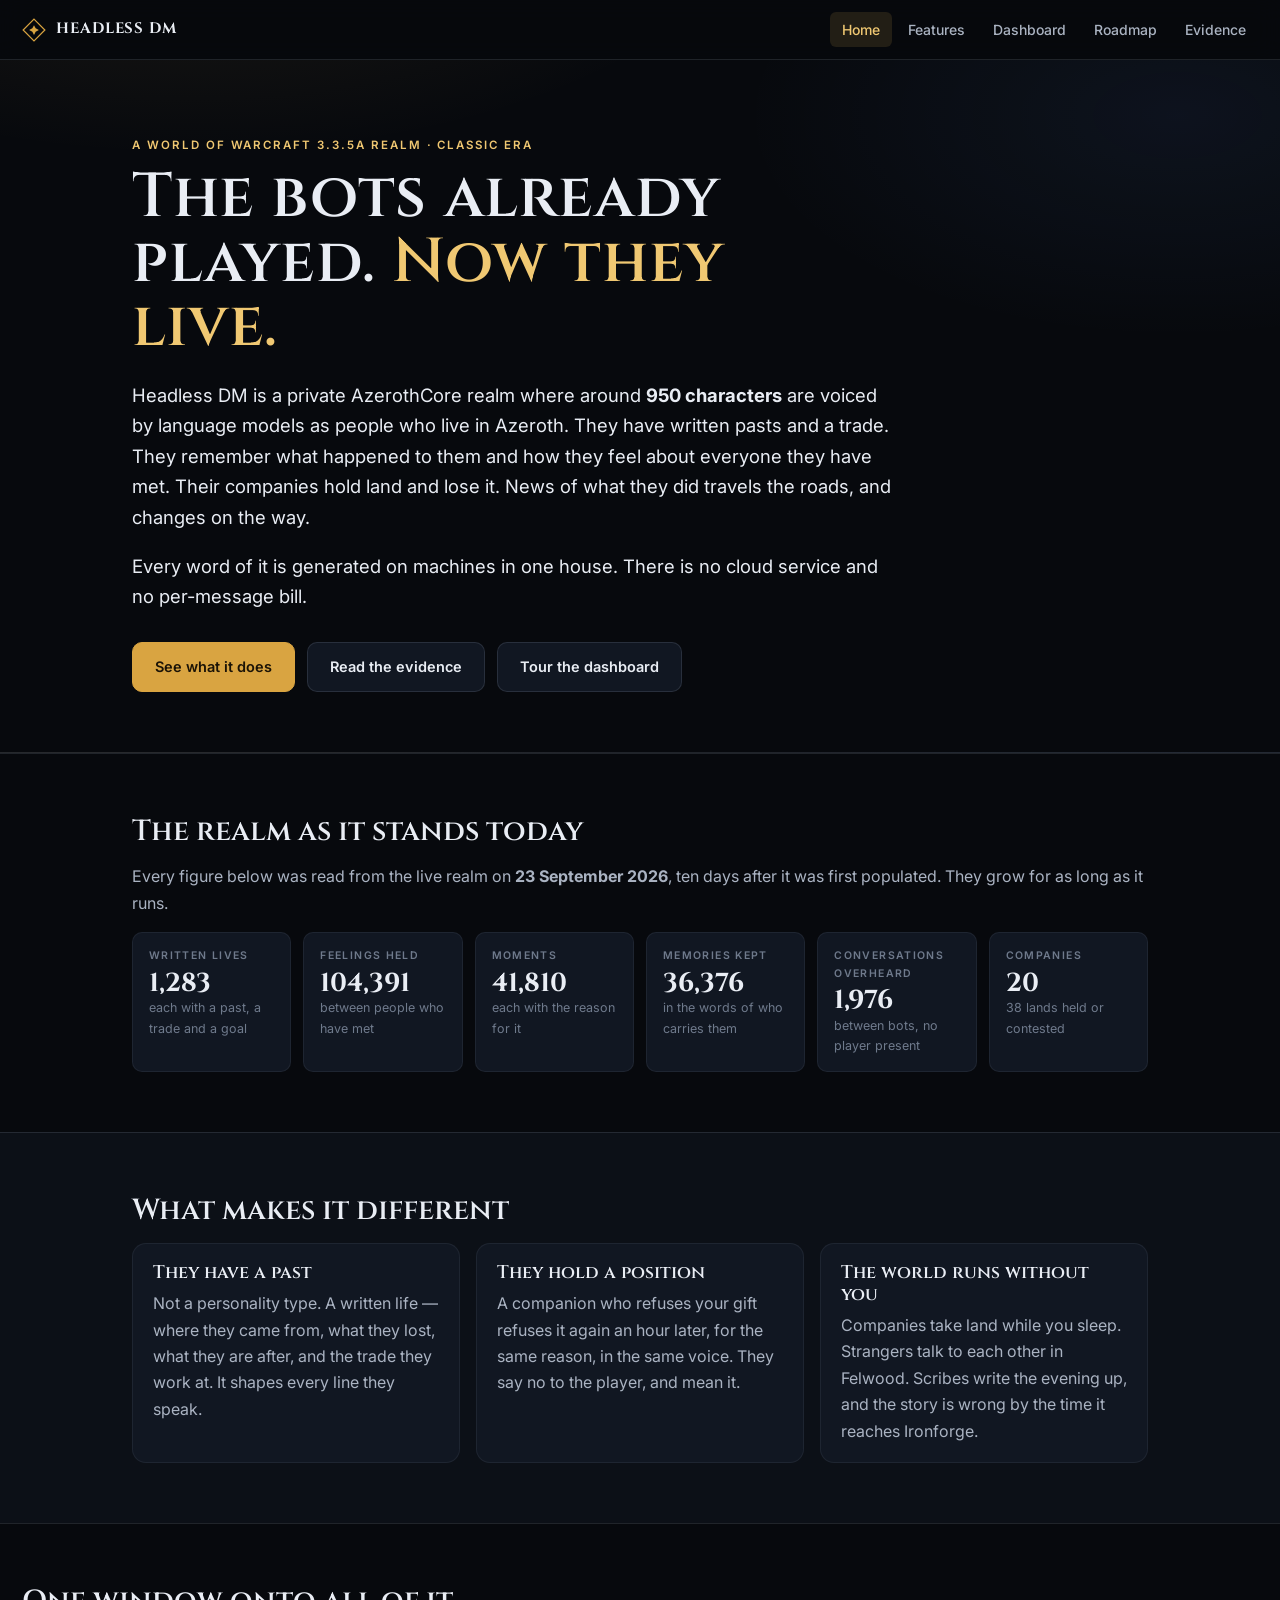
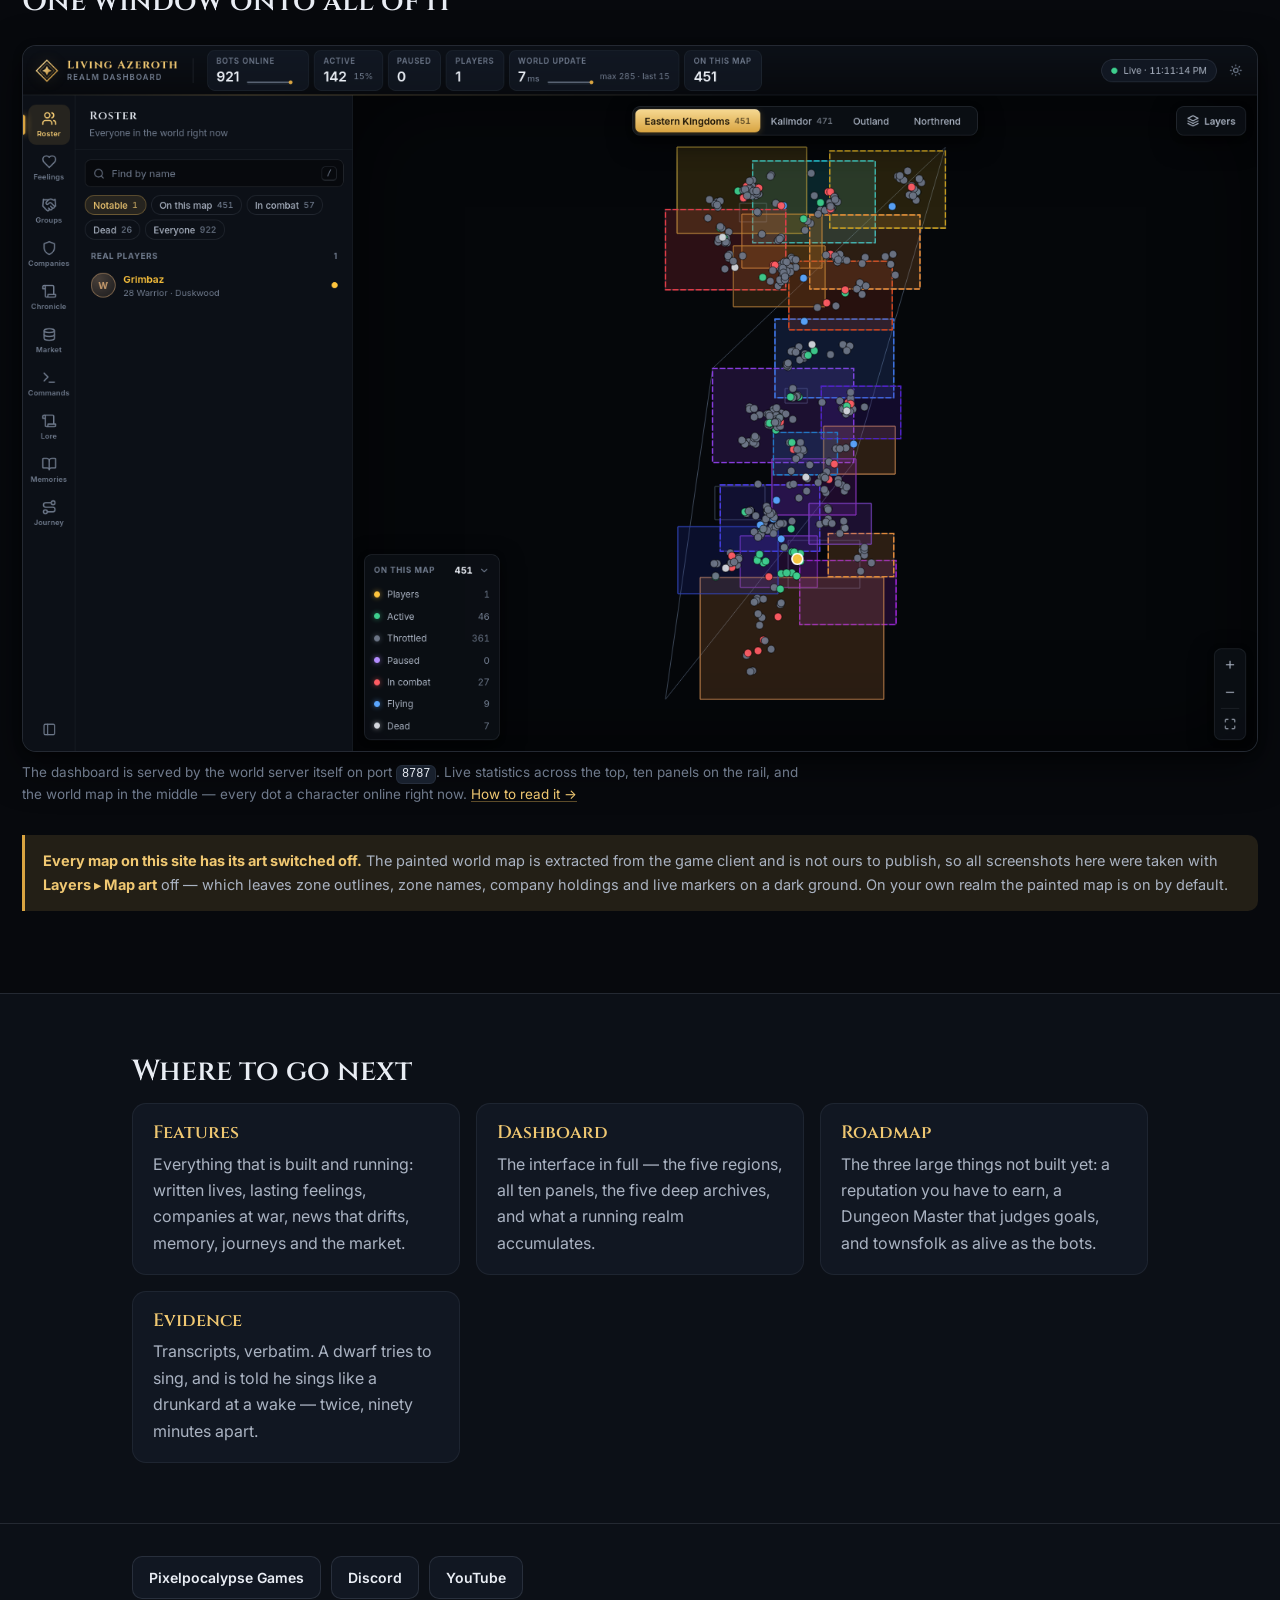
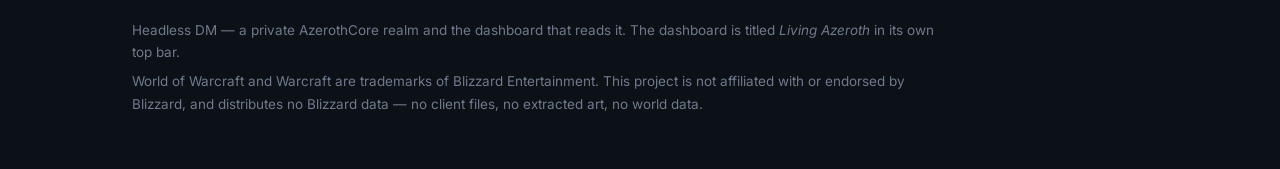
==== commit 6a4ac397: "Five sections, and everything that was the site becomes Dashboard Home, Features, Roadmap and Eviden" ====
--- a/index.html
+++ b/index.html
@@ -4,7 +4,7 @@
 <meta charset="utf-8">
 <meta name="viewport" content="width=device-width, initial-scale=1">
 <title>Headless DM</title>
-<meta name="description" content="The Headless DM dashboard: what it shows, and how to navigate it.">
+<meta name="description" content="A private AzerothCore realm where 950 playerbots live as people: written pasts, lasting feelings, companies at war, and news that changes as it travels.">
 <link rel="icon" href="data:image/svg+xml,%3Csvg xmlns='http://www.w3.org/2000/svg' viewBox='0 0 32 32'%3E%3Cpath d='M16 1.5 30.5 16 16 30.5 1.5 16Z' fill='none' stroke='%23d9a441' stroke-width='2'/%3E%3Cpath d='M16 9.5 18.2 13.8 22.5 16 18.2 18.2 16 22.5 13.8 18.2 9.5 16 13.8 13.8Z' fill='%23d9a441'/%3E%3C/svg%3E">
 <link rel="preconnect" href="https://fonts.googleapis.com">
 <link rel="preconnect" href="https://fonts.gstatic.com" crossorigin>
@@ -22,49 +22,79 @@
     Headless DM
   </a>
   <div class="nav-links">
-    <a href="index.html" class="on">Overview</a>
-    <a href="dashboard.html">The interface</a>
-    <a href="panels.html">Panels</a>
-    <a href="views.html">Full-screen views</a>
-    <a href="results.html">Data</a>
+    <a href="index.html" class="on">Home</a>
+    <a href="features.html">Features</a>
+    <a href="dashboard.html">Dashboard</a>
+    <a href="roadmap.html">Roadmap</a>
+    <a href="evidence.html">Evidence</a>
   </div>
 </nav>
 
-<header class="hero">
+<header class="hero-home">
   <div class="wrap">
-    <h1>The Headless DM dashboard</h1>
-    <p class="lead">Headless DM is a private AzerothCore realm running around 900 playerbots that are driven by
-    language models. They travel, fight, talk, form opinions about each other, join companies and keep memories
-    of what happened to them.</p>
-    <p class="lead">The dashboard is the only window onto that. It is a single web page served by the world
-    server that shows the whole realm live — where everyone is, what they feel, what they have done, and what
-    has been written about it. This site explains how to read it.</p>
+    <p class="eyebrow">A World of Warcraft 3.3.5a realm · Classic era</p>
+    <h1>The bots already played. <em>Now they live.</em></h1>
+    <p class="lead">Headless DM is a private AzerothCore realm where around <b>950 characters</b> are voiced by
+    language models as people who live in Azeroth. They have written pasts and a trade. They remember what
+    happened to them and how they feel about everyone they have met. Their companies hold land and lose it.
+    News of what they did travels the roads, and changes on the way.</p>
+    <p class="lead">Every word of it is generated on machines in one house. There is no cloud service and no
+    per-message bill.</p>
+    <div class="cta-row">
+      <a class="btn btn-gold" href="features.html">See what it does</a>
+      <a class="btn" href="evidence.html">Read the evidence</a>
+      <a class="btn" href="dashboard.html">Tour the dashboard</a>
+    </div>
   </div>
 </header>
 
 <section>
   <div class="wrap">
-    <h2>Opening it</h2>
-    <p>The world server serves the dashboard itself, on port <code>8787</code>. On the machine running the realm:</p>
-    <p><code>http://127.0.0.1:8787/</code></p>
-    <p>Nothing to install and no login. To reach it from another machine on your own network, the server's
-    <code>Dashboard.Bind</code> setting must include that machine's address.</p>
-    <p>Reading the dashboard needs no password. One thing is protected — pausing and resuming a character — and
-    that needs a token, covered under <a href="panels.html#commands">Commands</a>.</p>
-    <div class="note">
-      <p><b>The realm trusts whoever can reach it.</b> There are no per-user accounts. Anyone who can open the
-      page can read everything on it, so bind it to your own machine or a private network, not the open internet.</p>
+    <h2>The realm as it stands today</h2>
+    <p>Every figure below was read from the live realm on <b>23 September 2026</b>, ten days after it was first
+    populated. They grow for as long as it runs.</p>
+    <div class="tiles">
+      <div class="tile"><div class="tile-label">Written lives</div><div class="tile-value">1,283</div><div class="tile-sub">each with a past, a trade and a goal</div></div>
+      <div class="tile"><div class="tile-label">Feelings held</div><div class="tile-value">104,391</div><div class="tile-sub">between people who have met</div></div>
+      <div class="tile"><div class="tile-label">Moments</div><div class="tile-value">41,810</div><div class="tile-sub">each with the reason for it</div></div>
+      <div class="tile"><div class="tile-label">Memories kept</div><div class="tile-value">36,376</div><div class="tile-sub">in the words of who carries them</div></div>
+      <div class="tile"><div class="tile-label">Conversations overheard</div><div class="tile-value">1,976</div><div class="tile-sub">between bots, no player present</div></div>
+      <div class="tile"><div class="tile-label">Companies</div><div class="tile-value">20</div><div class="tile-sub">38 lands held or contested</div></div>
+    </div>
+  </div>
+</section>
+
+<section>
+  <div class="wrap">
+    <h2>What makes it different</h2>
+    <div class="grid grid-3">
+      <div class="card">
+        <h3>They have a past</h3>
+        <p>Not a personality type. A written life — where they came from, what they lost, what they are after,
+        and the trade they work at. It shapes every line they speak.</p>
+      </div>
+      <div class="card">
+        <h3>They hold a position</h3>
+        <p>A companion who refuses your gift refuses it again an hour later, for the same reason, in the same
+        voice. They say no to the player, and mean it.</p>
+      </div>
+      <div class="card">
+        <h3>The world runs without you</h3>
+        <p>Companies take land while you sleep. Strangers talk to each other in Felwood. Scribes write the
+        evening up, and the story is wrong by the time it reaches Ironforge.</p>
+      </div>
     </div>
   </div>
 </section>
 
 <section>
   <div class="wrap-wide">
-    <h2>What you are looking at</h2>
+    <h2>One window onto all of it</h2>
     <figure>
       <img src="img/overview.png" alt="The dashboard: a statistics bar across the top, an icon rail on the left, the Roster panel, and a map of Eastern Kingdoms covered in coloured character markers.">
-      <figcaption>Live statistics across the top, the panel rail down the left, the open panel beside it, and the
-      world map filling the middle. Every dot is a character online right now.</figcaption>
+      <figcaption>The dashboard is served by the world server itself on port <code>8787</code>. Live statistics
+      across the top, ten panels on the rail, and the world map in the middle — every dot a character online
+      right now. <a href="dashboard.html">How to read it →</a></figcaption>
     </figure>
     <div class="note">
       <p><b>Every map on this site has its art switched off.</b> The painted world map is extracted from the game
@@ -77,25 +107,27 @@
 
 <section>
   <div class="wrap">
-    <h2>The rest of this site</h2>
+    <h2>Where to go next</h2>
     <div class="grid grid-2">
+      <a class="card card-link" href="features.html">
+        <h3>Features</h3>
+        <p>Everything that is built and running: written lives, lasting feelings, companies at war, news that
+        drifts, memory, journeys and the market.</p>
+      </a>
       <a class="card card-link" href="dashboard.html">
-        <h3>The interface</h3>
-        <p>The five regions of the screen, the statistics bar, the map and its legend, the inspector, and the
-        keyboard shortcuts.</p>
+        <h3>Dashboard</h3>
+        <p>The interface in full — the five regions, all ten panels, the five deep archives, and what a running
+        realm accumulates.</p>
       </a>
-      <a class="card card-link" href="panels.html">
-        <h3>Panels</h3>
-        <p>All ten panels and every control on them, grouped by the question each one answers.</p>
+      <a class="card card-link" href="roadmap.html">
+        <h3>Roadmap</h3>
+        <p>The three large things not built yet: a reputation you have to earn, a Dungeon Master that judges
+        goals, and townsfolk as alive as the bots.</p>
       </a>
-      <a class="card card-link" href="views.html">
-        <h3>Full-screen views</h3>
-        <p>The five deep archives behind the panels: every moment, every memory, whole journeys, the group wall
-        and the chronicle reader.</p>
-      </a>
-      <a class="card card-link" href="results.html">
-        <h3>Data</h3>
-        <p>What a running realm accumulates, measured, with examples of each kind of record it writes.</p>
+      <a class="card card-link" href="evidence.html">
+        <h3>Evidence</h3>
+        <p>Transcripts, verbatim. A dwarf tries to sing, and is told he sings like a drunkard at a wake —
+        twice, ninety minutes apart.</p>
       </a>
     </div>
   </div>
--- a/css/site.css
+++ b/css/site.css
@@ -373,6 +373,351 @@
 .pager .ttl { color: var(--ink); font-weight: 600; font-size: 15px; }
 .pager .next { text-align: right; }
 
+/* ---- Section sub-navigation (the Dashboard section's four pages) ---- */
+
+.subnav {
+  position: sticky;
+  top: 53px;
+  z-index: 40;
+  background: rgba(12, 16, 23, .94);
+  backdrop-filter: blur(12px);
+  border-bottom: 1px solid var(--line);
+}
+.subnav-inner {
+  max-width: 1300px;
+  margin: 0 auto;
+  padding: 0 22px;
+  display: flex;
+  gap: 2px;
+  flex-wrap: wrap;
+  align-items: center;
+}
+.subnav-label {
+  font-size: 10.5px;
+  font-weight: 600;
+  letter-spacing: .14em;
+  text-transform: uppercase;
+  color: var(--ink-3);
+  margin-right: 12px;
+  padding-block: 11px;
+}
+.subnav a {
+  padding: 11px 13px;
+  font-size: 13.5px;
+  font-weight: 500;
+  color: var(--ink-2);
+  text-decoration: none;
+  border-bottom: 2px solid transparent;
+  margin-bottom: -1px;
+}
+.subnav a:hover { color: var(--ink); }
+.subnav a.on { color: var(--gold-text); border-bottom-color: var(--gold); }
+@media (max-width: 620px) { .subnav { position: static; } }
+
+/* ---- Landing hero ---- */
+
+.hero-home {
+  padding-block: 76px 60px;
+  border-bottom: 1px solid var(--line-2);
+  background:
+    radial-gradient(900px 420px at 15% -25%, rgba(232, 184, 90, .10), transparent 64%),
+    radial-gradient(700px 360px at 92% 8%, rgba(91, 147, 255, .07), transparent 62%);
+}
+.hero-home h1 {
+  font-size: clamp(34px, 6.4vw, 62px);
+  line-height: 1.04;
+  max-width: 17ch;
+  margin-bottom: .34em;
+}
+.hero-home h1 em { font-style: normal; color: var(--gold-text); }
+.hero-home .lead { font-size: 18.5px; max-width: 64ch; }
+
+.cta-row { display: flex; gap: 12px; flex-wrap: wrap; margin-top: 30px; }
+.btn {
+  display: inline-flex;
+  align-items: center;
+  gap: 9px;
+  padding: 12px 22px;
+  border-radius: var(--radius);
+  font-weight: 600;
+  font-size: 14.5px;
+  text-decoration: none;
+  border: 1px solid var(--line-2);
+  background: var(--bg-2);
+  color: var(--ink);
+}
+.btn:hover { border-color: var(--gold-line); background: var(--bg-3); color: var(--gold-hi); }
+.btn-gold {
+  background: var(--gold);
+  border-color: var(--gold);
+  color: var(--gold-ink);
+}
+.btn-gold:hover { background: var(--gold-hi); border-color: var(--gold-hi); color: var(--gold-ink); }
+
+/* ---- Status pills ---- */
+
+.pill {
+  display: inline-flex;
+  align-items: center;
+  gap: 6px;
+  padding: 3px 10px 2px;
+  border-radius: 999px;
+  font-family: var(--font-ui);
+  font-size: 10.5px;
+  font-weight: 700;
+  letter-spacing: .11em;
+  text-transform: uppercase;
+  white-space: nowrap;
+  border: 1px solid var(--line-2);
+  color: var(--ink-3);
+}
+.pill::before {
+  content: "";
+  width: 6px;
+  height: 6px;
+  border-radius: 50%;
+  background: currentColor;
+}
+.pill-live { color: var(--warm); border-color: rgba(62, 207, 142, .35); background: rgba(62, 207, 142, .09); }
+.pill-planned { color: var(--gold-text); border-color: var(--gold-line); background: var(--gold-wash); }
+.pill-idea { color: var(--ink-3); }
+
+/* ---- Feature chapters (the Features page) ---- */
+
+.chapter { padding-block: 8px 4px; }
+.chapter-head {
+  display: flex;
+  align-items: baseline;
+  gap: 14px;
+  flex-wrap: wrap;
+  border-top: 2px solid var(--line-3);
+  padding-top: 20px;
+  margin-bottom: 6px;
+}
+.chapter-head h3 { margin: 0; font-size: clamp(21px, 3vw, 27px); }
+.chapter-lead { color: var(--ink-2); max-width: 62ch; margin-bottom: 20px; font-size: 16px; }
+
+.feats { display: grid; grid-template-columns: repeat(auto-fit, minmax(270px, 1fr)); gap: 0 34px; }
+.feats > div {
+  padding: 14px 0 15px;
+  border-top: 1px solid var(--line);
+}
+.feats h4 { margin: 0 0 4px; font-size: 15.5px; color: var(--ink); }
+.feats p { margin: 0; font-size: 14.5px; line-height: 1.5; }
+.feats p b { color: var(--ink); font-weight: 600; }
+
+/* ---- Roadmap cards ---- */
+
+.road { display: grid; gap: 20px; }
+.road-card {
+  background: var(--bg-2);
+  border: 1px solid var(--line);
+  border-left: 3px solid var(--gold);
+  border-radius: 0 var(--radius-l) var(--radius-l) 0;
+  padding: 26px 28px;
+}
+.road-card > header {
+  display: flex;
+  align-items: baseline;
+  gap: 14px;
+  flex-wrap: wrap;
+  margin-bottom: 4px;
+}
+.road-card h3 { margin: 0; font-size: clamp(20px, 2.8vw, 26px); }
+.road-num {
+  font-family: var(--font-mono);
+  font-size: 12px;
+  color: var(--gold-text);
+  letter-spacing: .12em;
+}
+.road-card .promise {
+  font-family: var(--font-prose);
+  font-size: 17.5px;
+  font-style: italic;
+  color: var(--ink);
+  max-width: 62ch;
+  margin: 8px 0 18px;
+}
+.road-grid {
+  display: grid;
+  grid-template-columns: repeat(auto-fit, minmax(230px, 1fr));
+  gap: 18px 30px;
+  border-top: 1px solid var(--line);
+  padding-top: 16px;
+}
+.road-grid h4 {
+  font-size: 10.5px;
+  letter-spacing: .13em;
+  text-transform: uppercase;
+  color: var(--ink-3);
+  margin-bottom: 6px;
+}
+.road-grid p { margin: 0; font-size: 14.5px; }
+.road-grid b { color: var(--ink); font-weight: 600; }
+
+.road-more {
+  background: var(--bg-1);
+  border: 1px dashed var(--line-2);
+  border-radius: var(--radius-l);
+  padding: 22px 26px;
+}
+.road-more ul { margin: 12px 0 0; padding-left: 20px; columns: 2; column-gap: 34px; }
+.road-more li { margin-bottom: 7px; font-size: 14.5px; color: var(--ink-2); break-inside: avoid; }
+.road-more li b { color: var(--ink); font-weight: 600; }
+@media (max-width: 680px) { .road-more ul { columns: 1; } }
+
+/* ---- Dialogue, for the Evidence page ---- */
+
+.ex {
+  border-left: 1px solid var(--line-2);
+  padding: 2px 0 2px 20px;
+  margin: 0 0 26px;
+}
+.ex-key {
+  border-left: 2px solid var(--gold);
+  background: var(--bg-2);
+  border-radius: 0 var(--radius) var(--radius) 0;
+  padding: 18px 22px;
+}
+.stamp {
+  display: block;
+  font-family: var(--font-mono);
+  font-size: 10.5px;
+  letter-spacing: .09em;
+  text-transform: uppercase;
+  color: var(--ink-3);
+  margin-bottom: 12px;
+}
+.stamp .place { color: var(--warm); }
+
+.said {
+  display: grid;
+  grid-template-columns: 120px minmax(0, 1fr);
+  gap: 0 16px;
+  align-items: baseline;
+  margin: 0 0 11px;
+}
+.said:last-child { margin-bottom: 0; }
+.said .nm {
+  font-family: var(--font-display);
+  font-size: 11.5px;
+  letter-spacing: .07em;
+  text-transform: uppercase;
+  color: var(--ink-3);
+  text-align: right;
+}
+.said q {
+  quotes: none;
+  font-family: var(--font-prose);
+  font-size: 16.5px;
+  line-height: 1.5;
+  color: var(--ink-2);
+}
+.said-player .nm { color: var(--gold-text); }
+.said-player q { color: var(--ink); }
+.said q b { color: var(--gold-hi); font-weight: 500; }
+@media (max-width: 620px) {
+  .said { grid-template-columns: minmax(0, 1fr); gap: 2px; }
+  .said .nm { text-align: left; }
+}
+
+.chorus {
+  margin-top: 14px;
+  padding-top: 12px;
+  border-top: 1px dashed var(--line-2);
+}
+.chorus-label {
+  display: block;
+  font-family: var(--font-mono);
+  font-size: 10px;
+  letter-spacing: .11em;
+  text-transform: uppercase;
+  color: var(--warm);
+  margin-bottom: 10px;
+}
+
+.why {
+  margin: 14px 0 0;
+  padding-top: 11px;
+  border-top: 1px solid var(--line);
+  font-size: 13.5px;
+  line-height: 1.55;
+  color: var(--ink-3);
+}
+.why b { color: var(--ink-2); font-weight: 600; }
+
+.memo {
+  margin-top: 14px;
+  background: var(--bg-3);
+  border-left: 2px solid var(--warm);
+  border-radius: 0 var(--radius-s) var(--radius-s) 0;
+  padding: 12px 15px;
+  font-family: var(--font-prose);
+  font-style: italic;
+  font-size: 15px;
+  line-height: 1.5;
+  color: var(--ink-2);
+}
+.memo-head {
+  display: flex;
+  justify-content: space-between;
+  gap: 12px;
+  flex-wrap: wrap;
+  font-family: var(--font-ui);
+  font-style: normal;
+  font-size: 10px;
+  letter-spacing: .11em;
+  text-transform: uppercase;
+  color: var(--warm);
+  margin-bottom: 6px;
+}
+.memo-held { border-left-color: var(--warn); }
+.memo-held .memo-head { color: var(--warn); }
+
+.pull {
+  margin: 0;
+  padding-block: 50px;
+  border-block: 1px solid var(--line-2);
+  text-align: center;
+}
+.pull blockquote {
+  margin: 0 auto;
+  max-width: 22ch;
+  font-family: var(--font-display);
+  font-weight: 600;
+  font-size: clamp(24px, 4.4vw, 40px);
+  line-height: 1.18;
+  color: var(--ink);
+}
+.pull figcaption {
+  margin-top: 18px;
+  font-family: var(--font-mono);
+  font-size: 11px;
+  letter-spacing: .13em;
+  text-transform: uppercase;
+  color: var(--ink-3);
+}
+
+.liners { display: grid; grid-template-columns: repeat(auto-fit, minmax(280px, 1fr)); gap: 24px; }
+.liner { border-top: 1px solid var(--line-2); padding-top: 13px; }
+.liner q {
+  quotes: none;
+  display: block;
+  font-family: var(--font-prose);
+  font-size: 16.5px;
+  line-height: 1.45;
+  color: var(--ink);
+}
+.liner .att {
+  display: block;
+  margin-top: 9px;
+  font-family: var(--font-mono);
+  font-size: 10.5px;
+  letter-spacing: .1em;
+  text-transform: uppercase;
+  color: var(--ink-3);
+}
+
 /* ---- Footer ---- */
 
 footer {
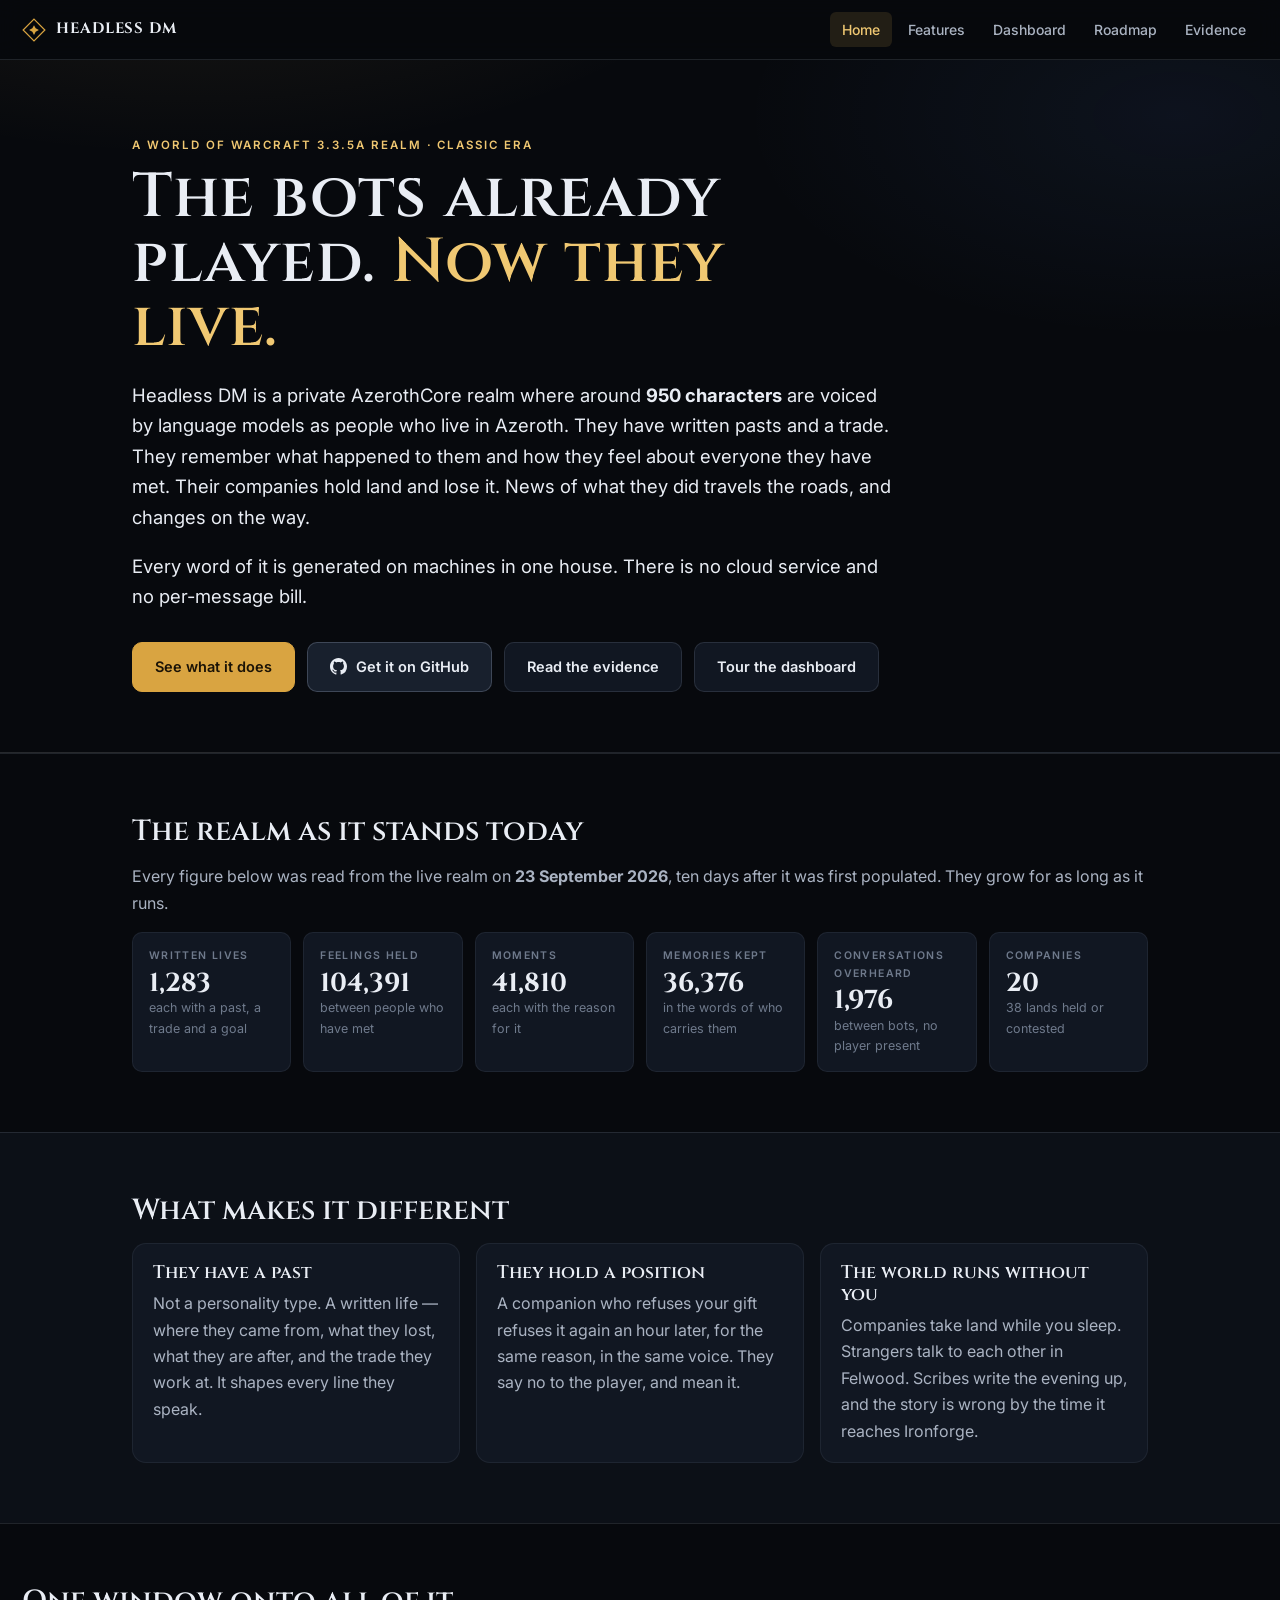
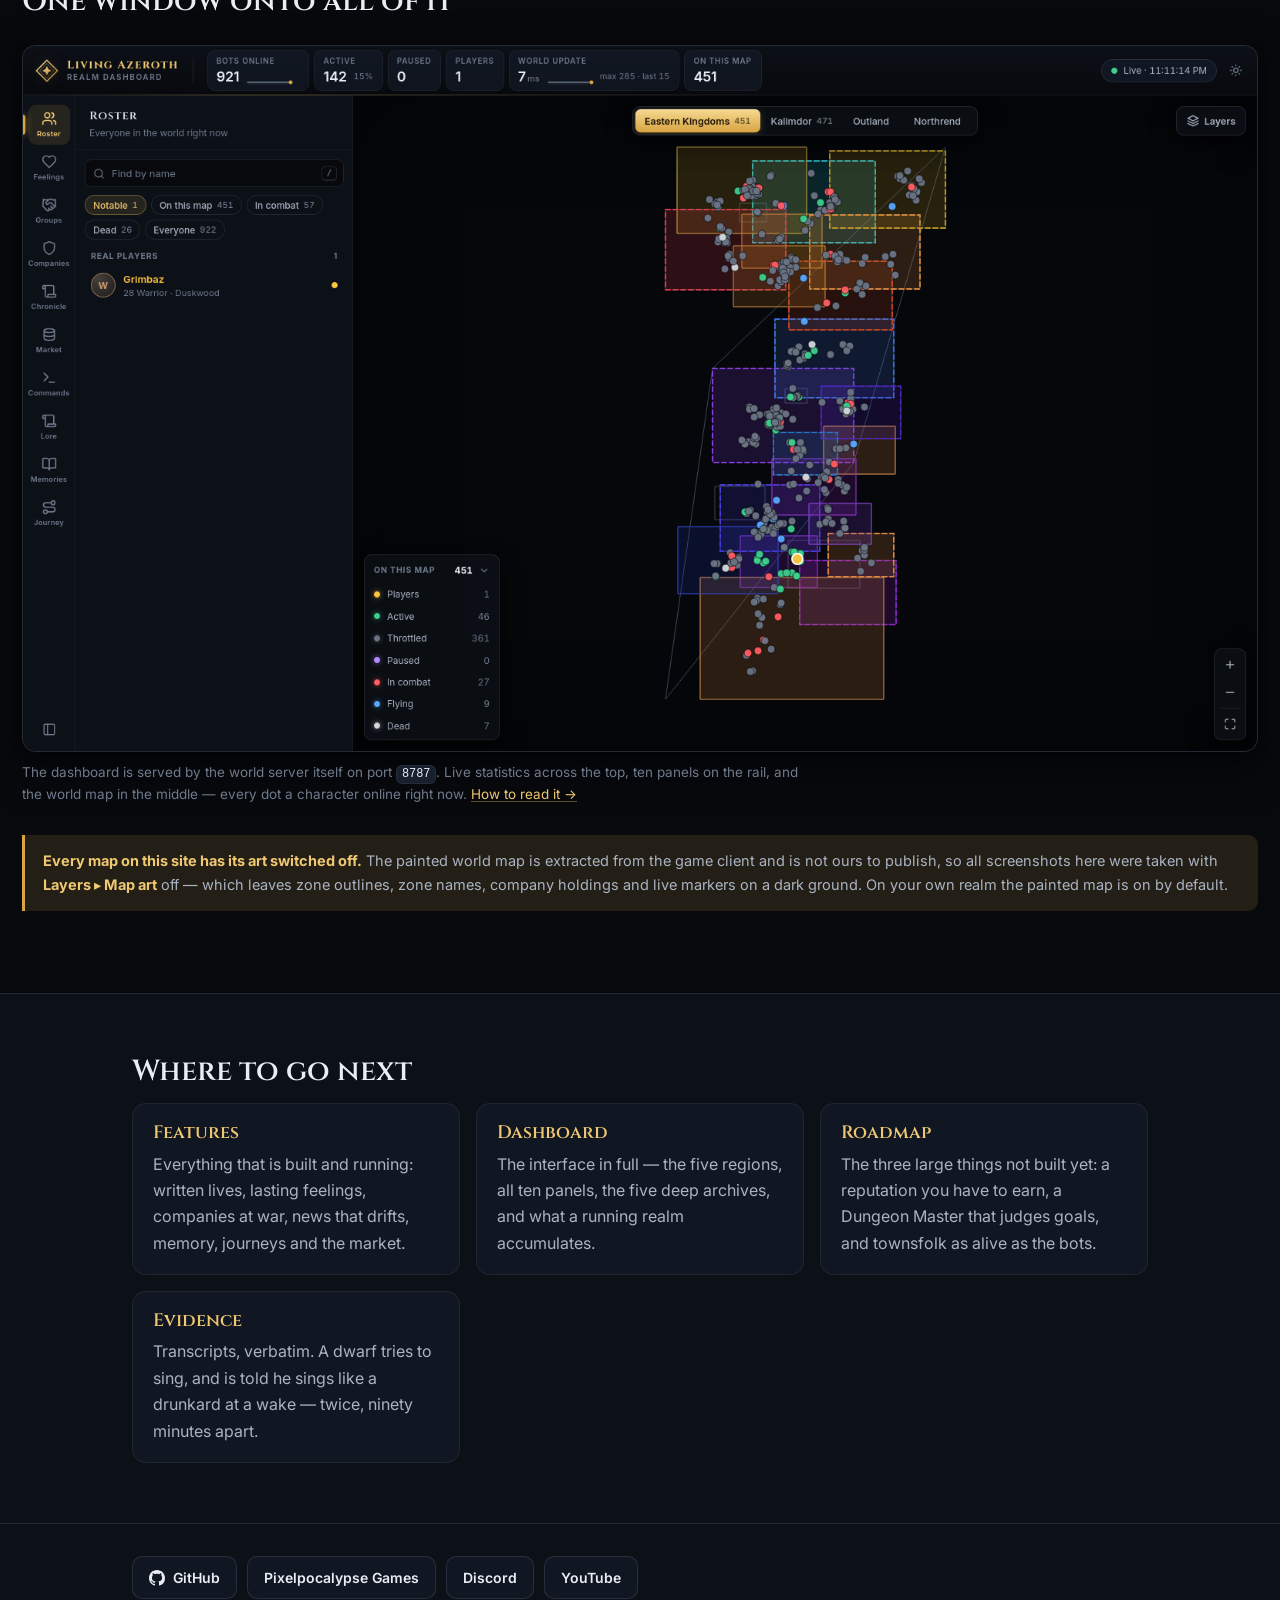
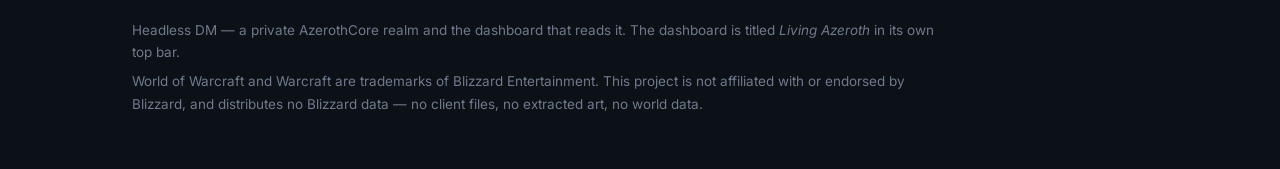
==== commit 860f4e9e: "A way to the source, from the top of the page and the foot of every one The home page's second call " ====
--- a/index.html
+++ b/index.html
@@ -42,6 +42,7 @@
     per-message bill.</p>
     <div class="cta-row">
       <a class="btn btn-gold" href="features.html">See what it does</a>
+      <a class="btn btn-code" href="https://github.com/bazola/headless-dm" target="_blank" rel="noopener"><svg width="17" height="17" viewBox="0 0 16 16" fill="currentColor" aria-hidden="true"><path d="M8 0C3.58 0 0 3.58 0 8c0 3.54 2.29 6.53 5.47 7.59.4.07.55-.17.55-.38 0-.19-.01-.82-.01-1.49-2.01.37-2.53-.49-2.69-.94-.09-.23-.48-.94-.82-1.13-.28-.15-.68-.52-.01-.53.63-.01 1.08.58 1.23.82.72 1.21 1.87.87 2.33.66.07-.52.28-.87.51-1.07-1.78-.2-3.64-.89-3.64-3.95 0-.87.31-1.59.82-2.15-.08-.2-.36-1.02.08-2.12 0 0 .67-.21 2.2.82.64-.18 1.32-.27 2-.27s1.36.09 2 .27c1.53-1.04 2.2-.82 2.2-.82.44 1.1.16 1.92.08 2.12.51.56.82 1.27.82 2.15 0 3.07-1.87 3.75-3.65 3.95.29.25.54.73.54 1.48 0 1.07-.01 1.93-.01 2.2 0 .21.15.46.55.38A8.01 8.01 0 0 0 16 8c0-4.42-3.58-8-8-8Z"/></svg>Get it on GitHub</a>
       <a class="btn" href="evidence.html">Read the evidence</a>
       <a class="btn" href="dashboard.html">Tour the dashboard</a>
     </div>
@@ -136,6 +137,7 @@
 <footer>
   <div class="wrap">
     <div class="foot-links">
+      <a href="https://github.com/bazola/headless-dm" target="_blank" rel="noopener"><svg width="16" height="16" viewBox="0 0 16 16" fill="currentColor" aria-hidden="true"><path d="M8 0C3.58 0 0 3.58 0 8c0 3.54 2.29 6.53 5.47 7.59.4.07.55-.17.55-.38 0-.19-.01-.82-.01-1.49-2.01.37-2.53-.49-2.69-.94-.09-.23-.48-.94-.82-1.13-.28-.15-.68-.52-.01-.53.63-.01 1.08.58 1.23.82.72 1.21 1.87.87 2.33.66.07-.52.28-.87.51-1.07-1.78-.2-3.64-.89-3.64-3.95 0-.87.31-1.59.82-2.15-.08-.2-.36-1.02.08-2.12 0 0 .67-.21 2.2.82.64-.18 1.32-.27 2-.27s1.36.09 2 .27c1.53-1.04 2.2-.82 2.2-.82.44 1.1.16 1.92.08 2.12.51.56.82 1.27.82 2.15 0 3.07-1.87 3.75-3.65 3.95.29.25.54.73.54 1.48 0 1.07-.01 1.93-.01 2.2 0 .21.15.46.55.38A8.01 8.01 0 0 0 16 8c0-4.42-3.58-8-8-8Z"/></svg>GitHub</a>
       <a href="https://pixelpocalypsegames.com/" target="_blank" rel="noopener">Pixelpocalypse Games</a>
       <a href="https://discord.com/invite/zpnYXhDs3X" target="_blank" rel="noopener">Discord</a>
       <a href="https://www.youtube.com/@bazola8654" target="_blank" rel="noopener">YouTube</a>
--- a/css/site.css
+++ b/css/site.css
@@ -454,6 +454,11 @@
 }
 .btn-gold:hover { background: var(--gold-hi); border-color: var(--gold-hi); color: var(--gold-ink); }
 
+/* The source link: second in weight only to the gold call to action. */
+.btn-code { background: var(--bg-3); border-color: var(--line-3); color: var(--ink); }
+.btn-code:hover { background: var(--bg-4); border-color: var(--gold-line); color: var(--gold-hi); }
+.btn svg { flex: none; }
+
 /* ---- Status pills ---- */
 
 .pill {
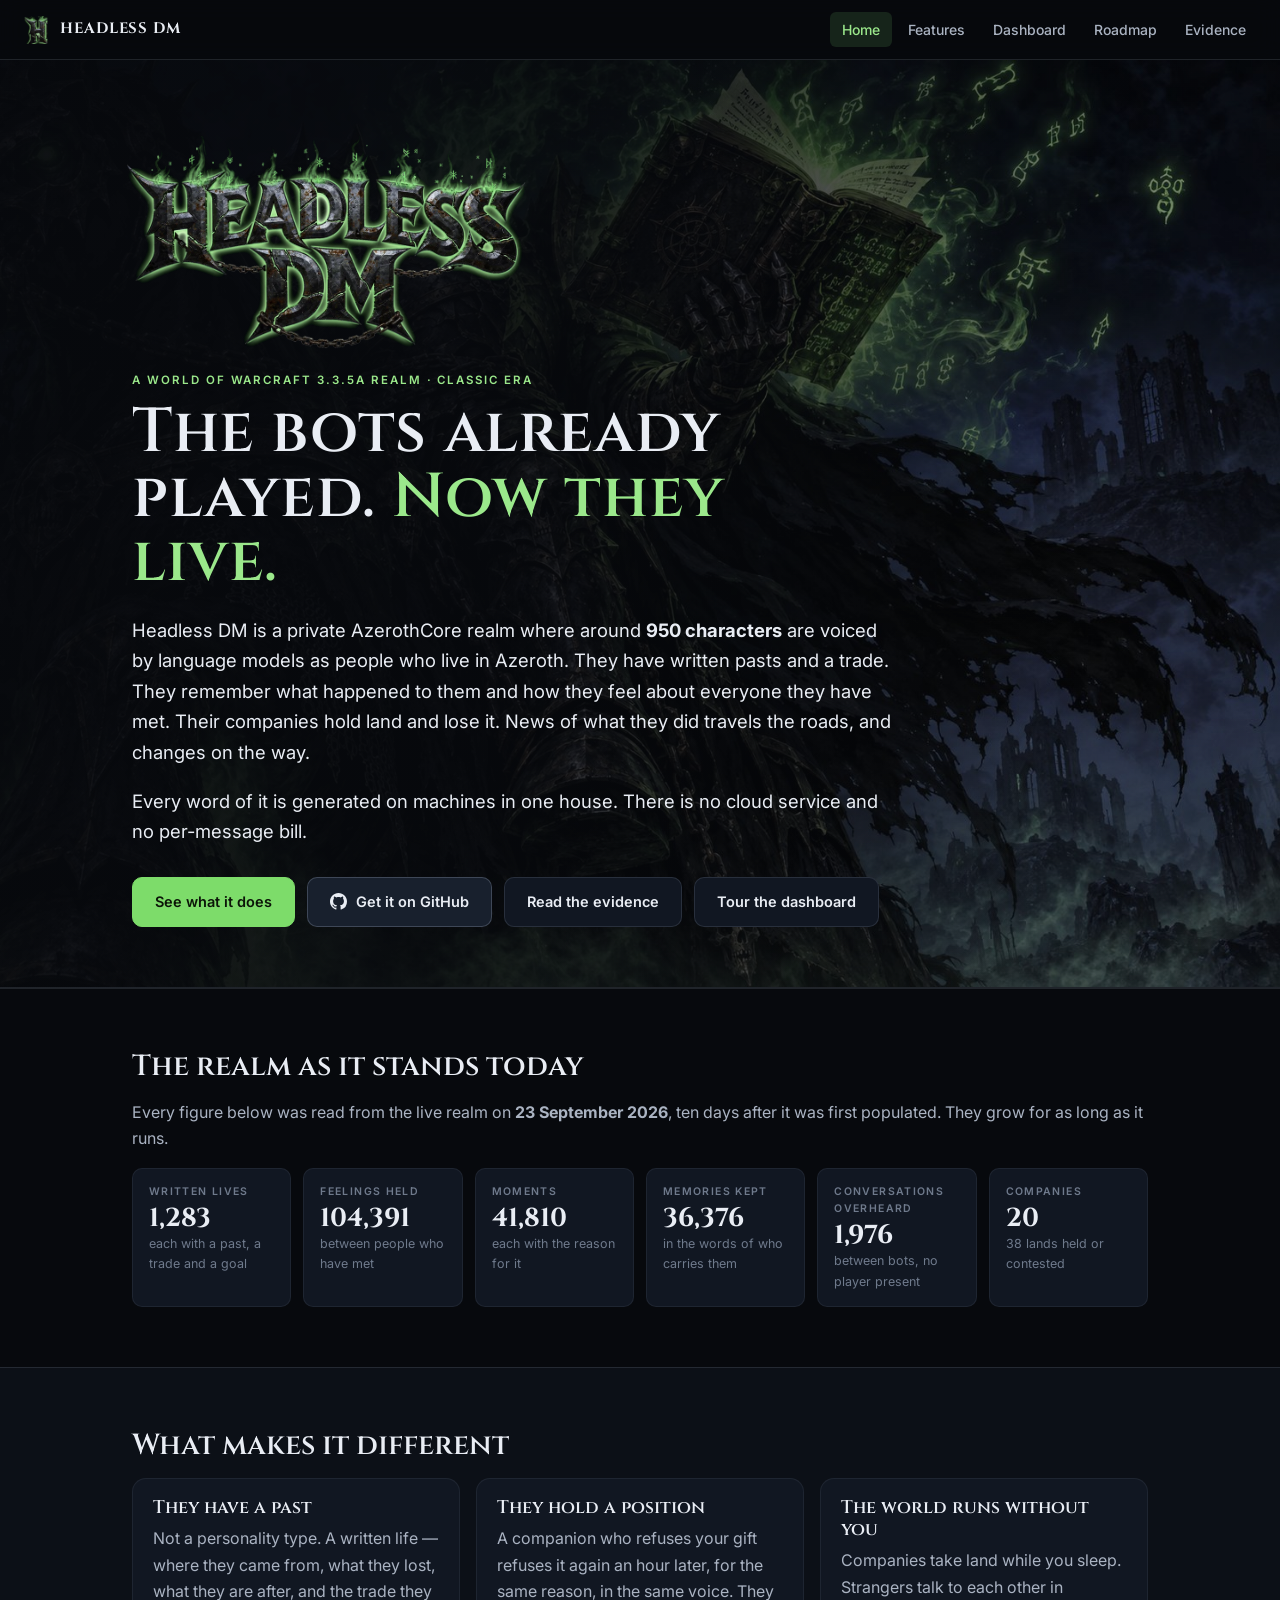
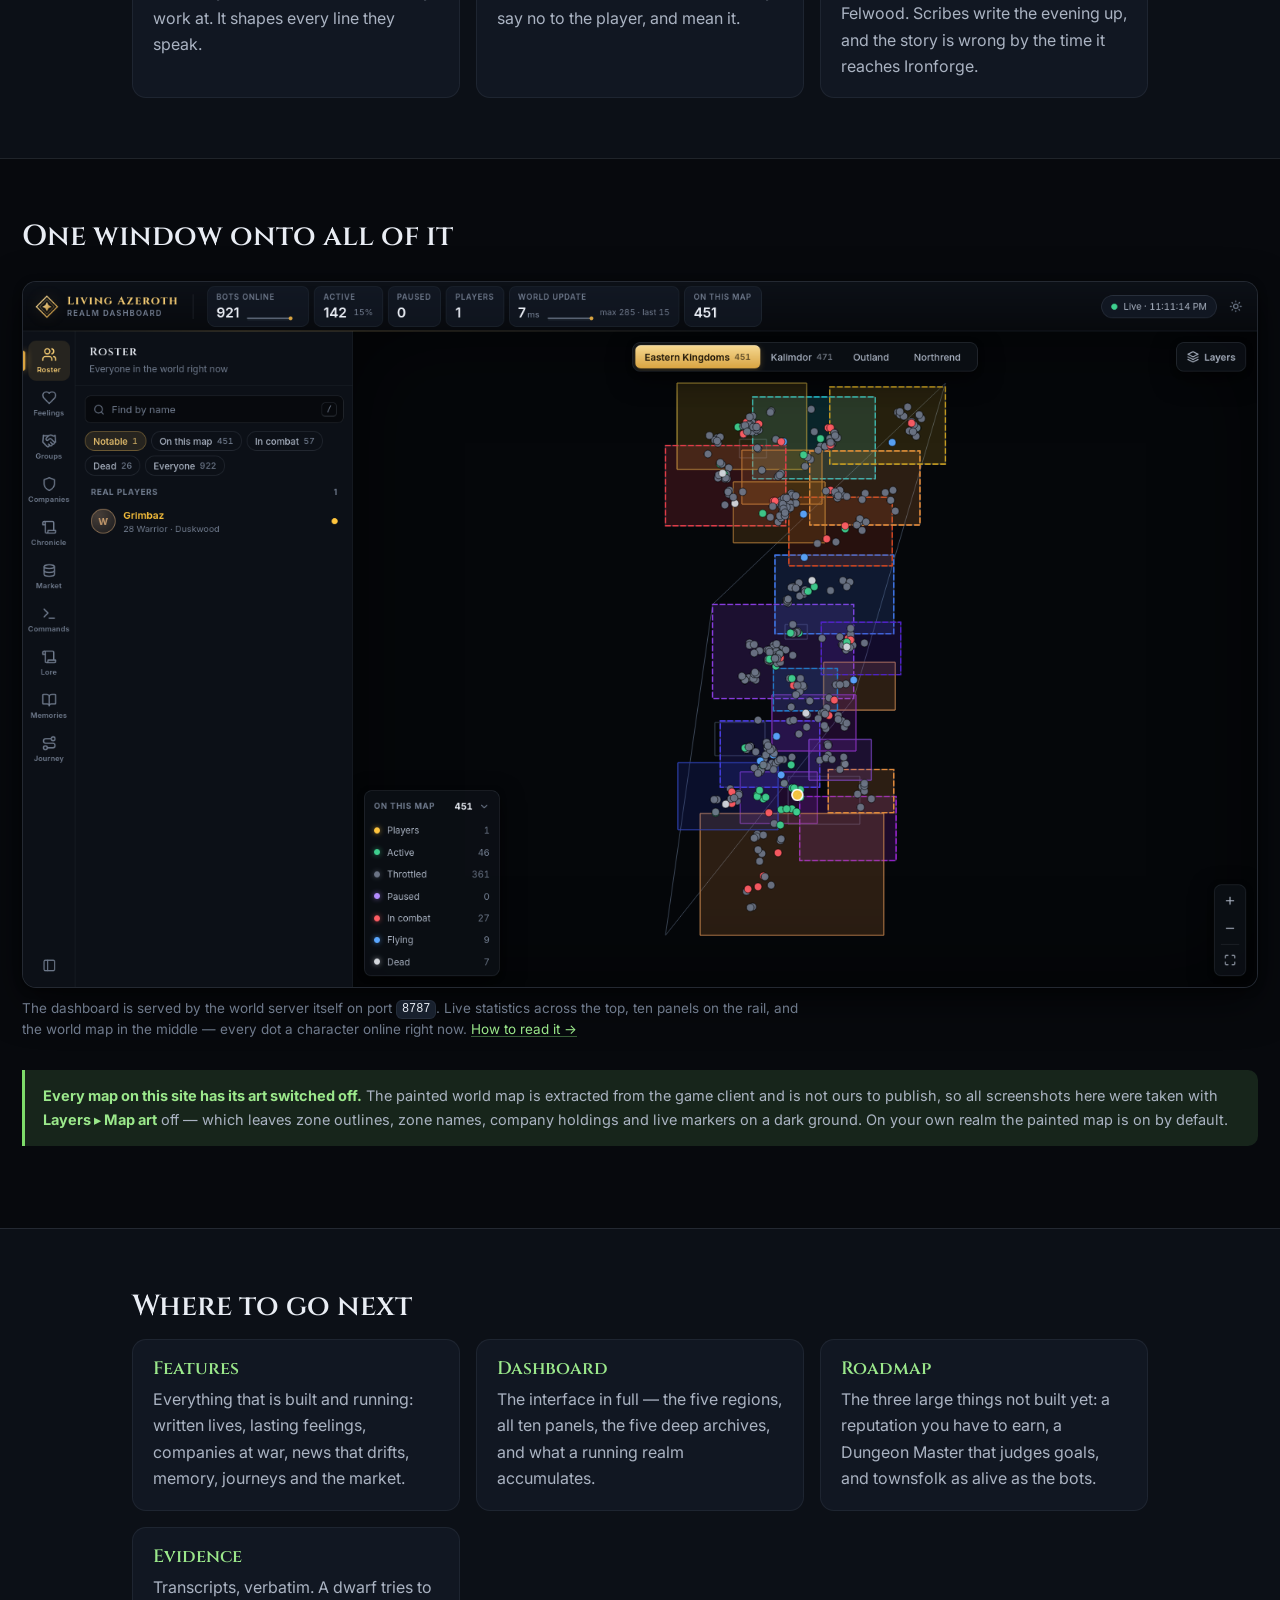
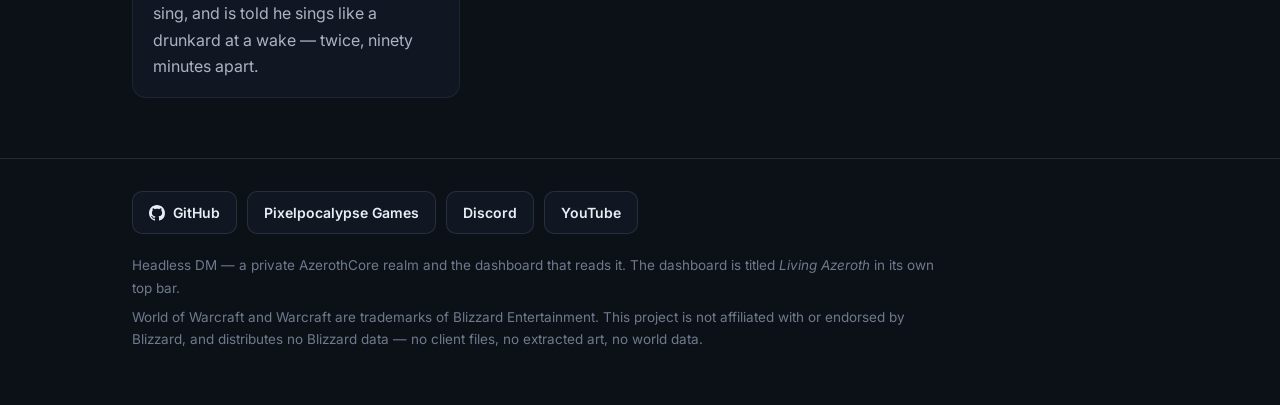
==== commit dbdc9aa4: "The green it was always supposed to be, and a face for the tab The logo and the rider are the operat" ====
--- a/index.html
+++ b/index.html
@@ -5,7 +5,17 @@
 <meta name="viewport" content="width=device-width, initial-scale=1">
 <title>Headless DM</title>
 <meta name="description" content="A private AzerothCore realm where 950 playerbots live as people: written pasts, lasting feelings, companies at war, and news that changes as it travels.">
-<link rel="icon" href="data:image/svg+xml,%3Csvg xmlns='http://www.w3.org/2000/svg' viewBox='0 0 32 32'%3E%3Cpath d='M16 1.5 30.5 16 16 30.5 1.5 16Z' fill='none' stroke='%23d9a441' stroke-width='2'/%3E%3Cpath d='M16 9.5 18.2 13.8 22.5 16 18.2 18.2 16 22.5 13.8 18.2 9.5 16 13.8 13.8Z' fill='%23d9a441'/%3E%3C/svg%3E">
+<meta property="og:type" content="website">
+<meta property="og:site_name" content="Headless DM">
+<meta property="og:title" content="Headless DM">
+<meta property="og:description" content="A private AzerothCore realm where 950 playerbots live as people: written pasts, lasting feelings, companies at war, and news that changes as it travels.">
+<meta property="og:url" content="https://bazola.github.io/headless-dm-page/">
+<meta property="og:image" content="https://bazola.github.io/headless-dm-page/img/og.jpg">
+<meta property="og:image:width" content="1200">
+<meta property="og:image:height" content="630">
+<meta name="twitter:card" content="summary_large_image">
+<link rel="icon" type="image/png" sizes="32x32" href="img/favicon-32.png">
+<link rel="apple-touch-icon" href="img/apple-touch-icon.png">
 <link rel="preconnect" href="https://fonts.googleapis.com">
 <link rel="preconnect" href="https://fonts.gstatic.com" crossorigin>
 <link rel="stylesheet" href="https://fonts.googleapis.com/css2?family=Cinzel:wght@500;600;700&family=Inter:wght@400;500;600;700&family=Spectral:ital,wght@0,400;0,500;1,400&display=swap">
@@ -15,10 +25,7 @@
 
 <nav class="nav">
   <a class="nav-brand" href="index.html">
-    <svg width="24" height="24" viewBox="0 0 32 32" aria-hidden="true">
-      <path d="M16 1.5 30.5 16 16 30.5 1.5 16Z" fill="none" stroke="#d9a441" stroke-width="1.6"/>
-      <path d="M16 9.5 18.2 13.8 22.5 16 18.2 18.2 16 22.5 13.8 18.2 9.5 16 13.8 13.8Z" fill="#d9a441"/>
-    </svg>
+    <img class="nav-mark" src="img/mark-64.png" width="28" height="28" alt="">
     Headless DM
   </a>
   <div class="nav-links">
@@ -30,8 +37,9 @@
   </div>
 </nav>
 
-<header class="hero-home">
+<header class="hero-home hero-art">
   <div class="wrap">
+    <img class="hero-logo" src="img/logo.webp" width="900" height="480" alt="Headless DM">
     <p class="eyebrow">A World of Warcraft 3.3.5a realm · Classic era</p>
     <h1>The bots already played. <em>Now they live.</em></h1>
     <p class="lead">Headless DM is a private AzerothCore realm where around <b>950 characters</b> are voiced by
@@ -41,7 +49,7 @@
     <p class="lead">Every word of it is generated on machines in one house. There is no cloud service and no
     per-message bill.</p>
     <div class="cta-row">
-      <a class="btn btn-gold" href="features.html">See what it does</a>
+      <a class="btn btn-brand" href="features.html">See what it does</a>
       <a class="btn btn-code" href="https://github.com/bazola/headless-dm" target="_blank" rel="noopener"><svg width="17" height="17" viewBox="0 0 16 16" fill="currentColor" aria-hidden="true"><path d="M8 0C3.58 0 0 3.58 0 8c0 3.54 2.29 6.53 5.47 7.59.4.07.55-.17.55-.38 0-.19-.01-.82-.01-1.49-2.01.37-2.53-.49-2.69-.94-.09-.23-.48-.94-.82-1.13-.28-.15-.68-.52-.01-.53.63-.01 1.08.58 1.23.82.72 1.21 1.87.87 2.33.66.07-.52.28-.87.51-1.07-1.78-.2-3.64-.89-3.64-3.95 0-.87.31-1.59.82-2.15-.08-.2-.36-1.02.08-2.12 0 0 .67-.21 2.2.82.64-.18 1.32-.27 2-.27s1.36.09 2 .27c1.53-1.04 2.2-.82 2.2-.82.44 1.1.16 1.92.08 2.12.51.56.82 1.27.82 2.15 0 3.07-1.87 3.75-3.65 3.95.29.25.54.73.54 1.48 0 1.07-.01 1.93-.01 2.2 0 .21.15.46.55.38A8.01 8.01 0 0 0 16 8c0-4.42-3.58-8-8-8Z"/></svg>Get it on GitHub</a>
       <a class="btn" href="evidence.html">Read the evidence</a>
       <a class="btn" href="dashboard.html">Tour the dashboard</a>
--- a/css/site.css
+++ b/css/site.css
@@ -19,12 +19,12 @@
   --ink-2: #aab3c2;
   --ink-3: #6f7a8c;
 
-  --gold: #d9a441;
-  --gold-hi: #f6d992;
-  --gold-text: #f0c872;
-  --gold-ink: #1b1306;
-  --gold-wash: rgba(232, 184, 90, .12);
-  --gold-line: rgba(232, 184, 90, .38);
+  --brand: #7ddc6a;
+  --brand-hi: #a8fd96;
+  --brand-text: #9be88b;
+  --brand-ink: #0c1508;
+  --brand-wash: rgba(138, 235, 130, .12);
+  --brand-line: rgba(138, 235, 130, .38);
 
   --warm: #3ecf8e;
   --cold: #ff6b6b;
@@ -62,8 +62,8 @@
 
 img { max-width: 100%; }
 
-a { color: var(--gold-text); text-decoration-color: var(--gold-line); text-underline-offset: 2px; }
-a:hover { color: var(--gold-hi); }
+a { color: var(--brand-text); text-decoration-color: var(--brand-line); text-underline-offset: 2px; }
+a:hover { color: var(--brand-hi); }
 
 code, kbd { font-family: var(--font-mono); font-size: .88em; }
 code {
@@ -111,7 +111,7 @@
   color: var(--ink);
   text-decoration: none;
 }
-.nav-brand:hover { color: var(--gold-hi); }
+.nav-brand:hover { color: var(--brand-hi); }
 .nav-links { display: flex; gap: 4px; flex-wrap: wrap; margin-left: auto; }
 .nav-links a {
   padding: 6px 12px;
@@ -122,7 +122,7 @@
   text-decoration: none;
 }
 .nav-links a:hover { background: var(--bg-3); color: var(--ink); }
-.nav-links a.on { background: var(--gold-wash); color: var(--gold-text); }
+.nav-links a.on { background: var(--brand-wash); color: var(--brand-text); }
 
 /* ---- Layout ---- */
 
@@ -147,7 +147,7 @@
   font-weight: 600;
   letter-spacing: .17em;
   text-transform: uppercase;
-  color: var(--gold-text);
+  color: var(--brand-text);
   margin-bottom: 10px;
 }
 .muted { color: var(--ink-3); }
@@ -156,7 +156,7 @@
 
 .hero {
   padding-block: 52px 40px;
-  background: radial-gradient(760px 340px at 12% -20%, rgba(232, 184, 90, .07), transparent 62%);
+  background: radial-gradient(760px 340px at 12% -20%, rgba(138, 235, 130, .07), transparent 62%);
   border-bottom: 1px solid var(--line-2);
 }
 .hero h1 { max-width: 26ch; }
@@ -197,7 +197,7 @@
 .card h3 { margin-bottom: .35em; font-size: 18px; }
 .card p:last-child { margin-bottom: 0; }
 .card-link { text-decoration: none; display: block; }
-.card-link:hover { border-color: var(--gold-line); background: var(--bg-3); }
+.card-link:hover { border-color: var(--brand-line); background: var(--bg-3); }
 
 /* ---- Stat tiles ---- */
 
@@ -252,15 +252,15 @@
 /* ---- Callouts ---- */
 
 .note {
-  border-left: 3px solid var(--gold);
-  background: var(--gold-wash);
+  border-left: 3px solid var(--brand);
+  background: var(--brand-wash);
   border-radius: 0 var(--radius) var(--radius) 0;
   padding: 14px 18px;
   margin: 22px 0;
   font-size: 14.5px;
 }
 .note p:last-child { margin-bottom: 0; }
-.note b { color: var(--gold-text); }
+.note b { color: var(--brand-text); }
 
 /* ---- Legend dots, matching the map ---- */
 
@@ -321,9 +321,9 @@
   display: grid;
   place-items: center;
   border-radius: 50%;
-  background: var(--gold-wash);
-  border: 1px solid var(--gold-line);
-  color: var(--gold-text);
+  background: var(--brand-wash);
+  border: 1px solid var(--brand-line);
+  color: var(--brand-text);
   font-weight: 700;
   font-size: 13.5px;
   font-family: var(--font-ui);
@@ -346,7 +346,7 @@
   width: 6px;
   height: 6px;
   border-radius: 50%;
-  background: var(--gold);
+  background: var(--brand);
 }
 ul.plain > li b { color: var(--ink); }
 
@@ -361,7 +361,7 @@
   padding: 14px 18px;
   text-decoration: none;
 }
-.pager a:hover { border-color: var(--gold-line); background: var(--bg-3); }
+.pager a:hover { border-color: var(--brand-line); background: var(--bg-3); }
 .pager .dir {
   display: block;
   font-size: 10.5px;
@@ -411,8 +411,11 @@
   margin-bottom: -1px;
 }
 .subnav a:hover { color: var(--ink); }
-.subnav a.on { color: var(--gold-text); border-bottom-color: var(--gold); }
+.subnav a.on { color: var(--brand-text); border-bottom-color: var(--brand); }
 @media (max-width: 620px) { .subnav { position: static; } }
+
+/* The brand mark, beside the wordmark in the navigation. */
+.nav-mark { display: block; flex: none; }
 
 /* ---- Landing hero ---- */
 
@@ -420,16 +423,46 @@
   padding-block: 76px 60px;
   border-bottom: 1px solid var(--line-2);
   background:
-    radial-gradient(900px 420px at 15% -25%, rgba(232, 184, 90, .10), transparent 64%),
+    radial-gradient(900px 420px at 15% -25%, rgba(138, 235, 130, .10), transparent 64%),
     radial-gradient(700px 360px at 92% 8%, rgba(91, 147, 255, .07), transparent 62%);
 }
+/* The home page's hero carries the art itself. The gradient is heavy on the left, where the
+   words are, and lets the rider through on the right -- at narrow widths the text sits over the
+   picture, so the wash has to hold there too. */
+.hero-art {
+  background:
+    linear-gradient(100deg, rgba(7, 9, 13, .97) 0%, rgba(7, 9, 13, .93) 38%, rgba(7, 9, 13, .62) 72%, rgba(7, 9, 13, .38) 100%),
+    url("../img/hero-1200.jpg") center right / cover no-repeat;
+}
+@media (min-width: 1280px) {
+  .hero-art {
+    background:
+      linear-gradient(100deg, rgba(7, 9, 13, .97) 0%, rgba(7, 9, 13, .92) 40%, rgba(7, 9, 13, .55) 74%, rgba(7, 9, 13, .3) 100%),
+      url("../img/hero.jpg") center right / cover no-repeat;
+  }
+}
+@media (max-width: 720px) {
+  .hero-art {
+    background:
+      linear-gradient(180deg, rgba(7, 9, 13, .9) 0%, rgba(7, 9, 13, .95) 60%),
+      url("../img/hero-1200.jpg") center / cover no-repeat;
+  }
+}
+
+.hero-logo {
+  display: block;
+  width: min(400px, 78%);
+  height: auto;
+  margin: 0 0 22px -6px;   /* the wordmark's own glow carries a little padding of its own */
+}
+
 .hero-home h1 {
   font-size: clamp(34px, 6.4vw, 62px);
   line-height: 1.04;
   max-width: 17ch;
   margin-bottom: .34em;
 }
-.hero-home h1 em { font-style: normal; color: var(--gold-text); }
+.hero-home h1 em { font-style: normal; color: var(--brand-text); }
 .hero-home .lead { font-size: 18.5px; max-width: 64ch; }
 
 .cta-row { display: flex; gap: 12px; flex-wrap: wrap; margin-top: 30px; }
@@ -446,17 +479,17 @@
   background: var(--bg-2);
   color: var(--ink);
 }
-.btn:hover { border-color: var(--gold-line); background: var(--bg-3); color: var(--gold-hi); }
-.btn-gold {
-  background: var(--gold);
-  border-color: var(--gold);
-  color: var(--gold-ink);
-}
-.btn-gold:hover { background: var(--gold-hi); border-color: var(--gold-hi); color: var(--gold-ink); }
-
-/* The source link: second in weight only to the gold call to action. */
+.btn:hover { border-color: var(--brand-line); background: var(--bg-3); color: var(--brand-hi); }
+.btn-brand {
+  background: var(--brand);
+  border-color: var(--brand);
+  color: var(--brand-ink);
+}
+.btn-brand:hover { background: var(--brand-hi); border-color: var(--brand-hi); color: var(--brand-ink); }
+
+/* The source link: second in weight only to the brand call to action. */
 .btn-code { background: var(--bg-3); border-color: var(--line-3); color: var(--ink); }
-.btn-code:hover { background: var(--bg-4); border-color: var(--gold-line); color: var(--gold-hi); }
+.btn-code:hover { background: var(--bg-4); border-color: var(--brand-line); color: var(--brand-hi); }
 .btn svg { flex: none; }
 
 /* ---- Status pills ---- */
@@ -484,7 +517,7 @@
   background: currentColor;
 }
 .pill-live { color: var(--warm); border-color: rgba(62, 207, 142, .35); background: rgba(62, 207, 142, .09); }
-.pill-planned { color: var(--gold-text); border-color: var(--gold-line); background: var(--gold-wash); }
+.pill-planned { color: var(--brand-text); border-color: var(--brand-line); background: var(--brand-wash); }
 .pill-idea { color: var(--ink-3); }
 
 /* ---- Feature chapters (the Features page) ---- */
@@ -517,7 +550,7 @@
 .road-card {
   background: var(--bg-2);
   border: 1px solid var(--line);
-  border-left: 3px solid var(--gold);
+  border-left: 3px solid var(--brand);
   border-radius: 0 var(--radius-l) var(--radius-l) 0;
   padding: 26px 28px;
 }
@@ -532,7 +565,7 @@
 .road-num {
   font-family: var(--font-mono);
   font-size: 12px;
-  color: var(--gold-text);
+  color: var(--brand-text);
   letter-spacing: .12em;
 }
 .road-card .promise {
@@ -579,7 +612,7 @@
   margin: 0 0 26px;
 }
 .ex-key {
-  border-left: 2px solid var(--gold);
+  border-left: 2px solid var(--brand);
   background: var(--bg-2);
   border-radius: 0 var(--radius) var(--radius) 0;
   padding: 18px 22px;
@@ -618,9 +651,9 @@
   line-height: 1.5;
   color: var(--ink-2);
 }
-.said-player .nm { color: var(--gold-text); }
+.said-player .nm { color: var(--brand-text); }
 .said-player q { color: var(--ink); }
-.said q b { color: var(--gold-hi); font-weight: 500; }
+.said q b { color: var(--brand-hi); font-weight: 500; }
 @media (max-width: 620px) {
   .said { grid-template-columns: minmax(0, 1fr); gap: 2px; }
   .said .nm { text-align: left; }
@@ -753,5 +786,5 @@
   font-size: 14px;
   text-decoration: none;
 }
-.foot-links a:hover { border-color: var(--gold-line); background: var(--bg-3); color: var(--gold-hi); }
+.foot-links a:hover { border-color: var(--brand-line); background: var(--bg-3); color: var(--brand-hi); }
 .foot-links svg { flex: none; }
